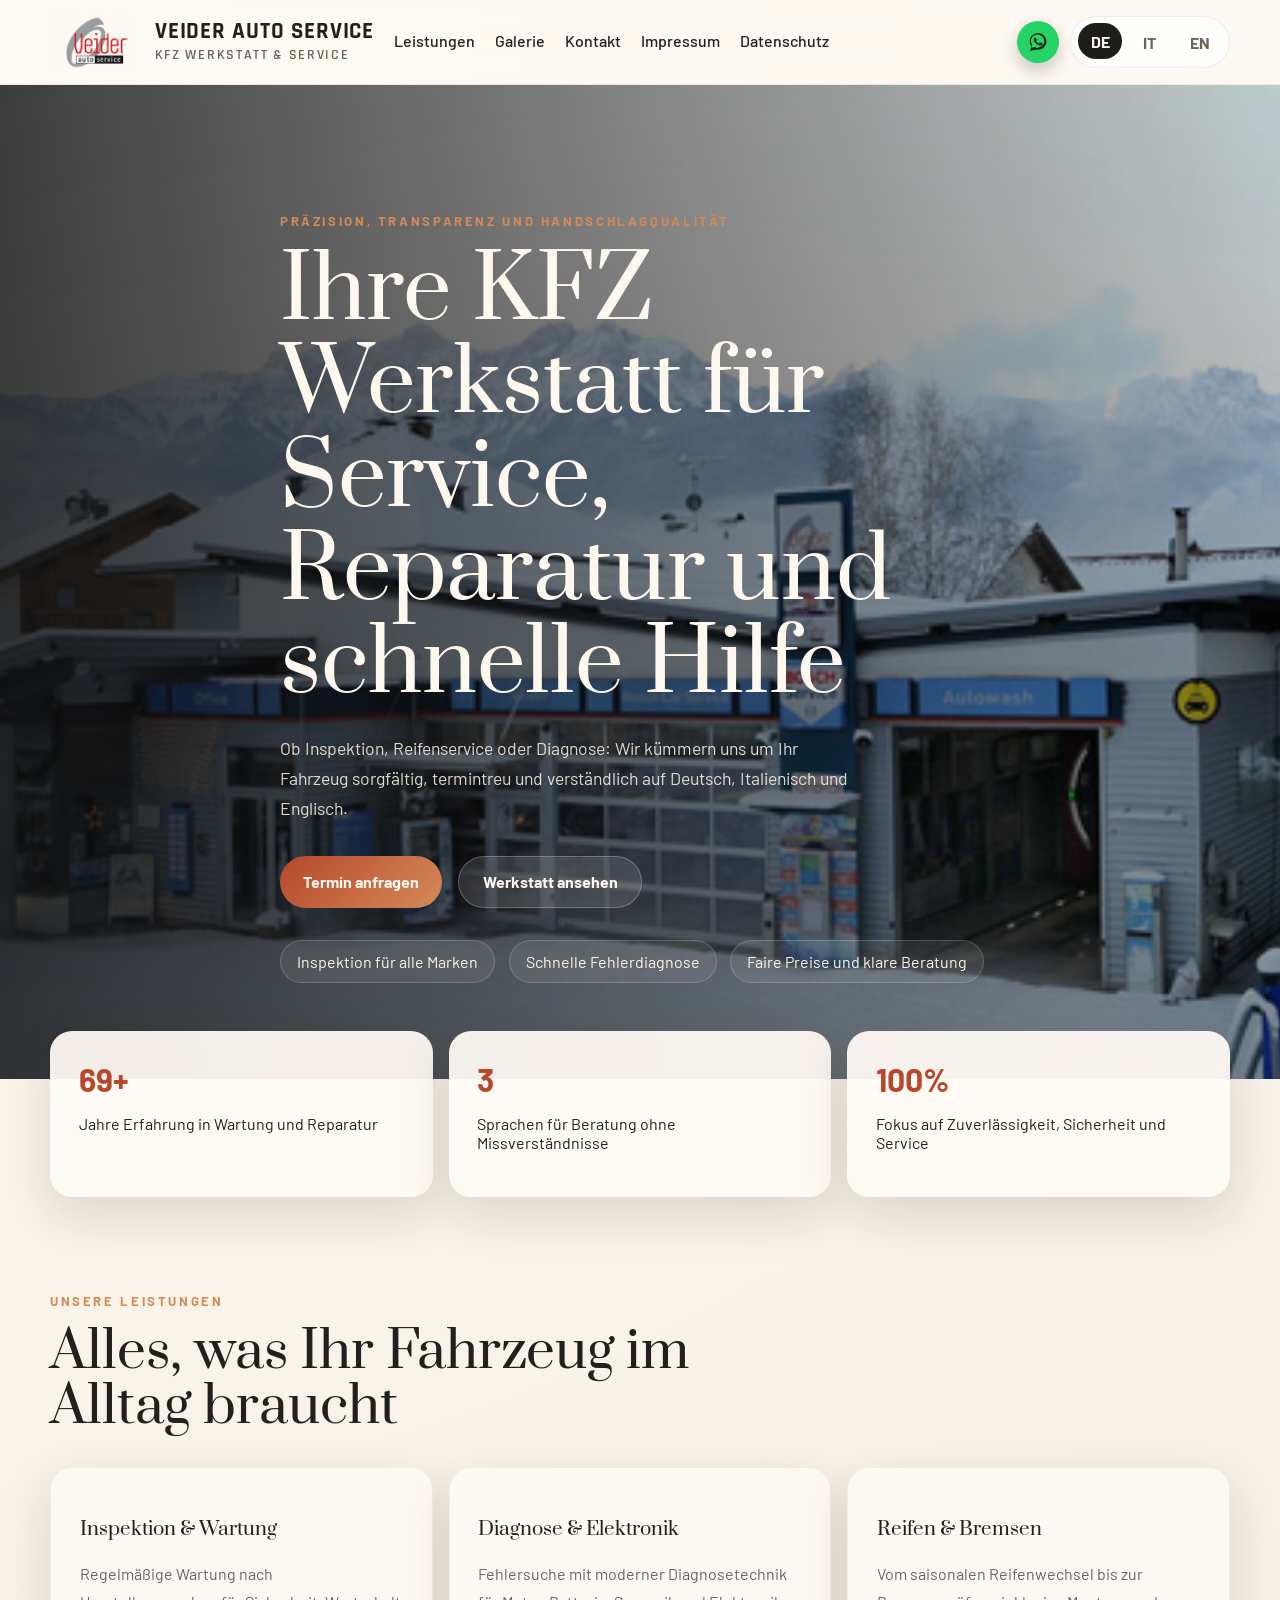
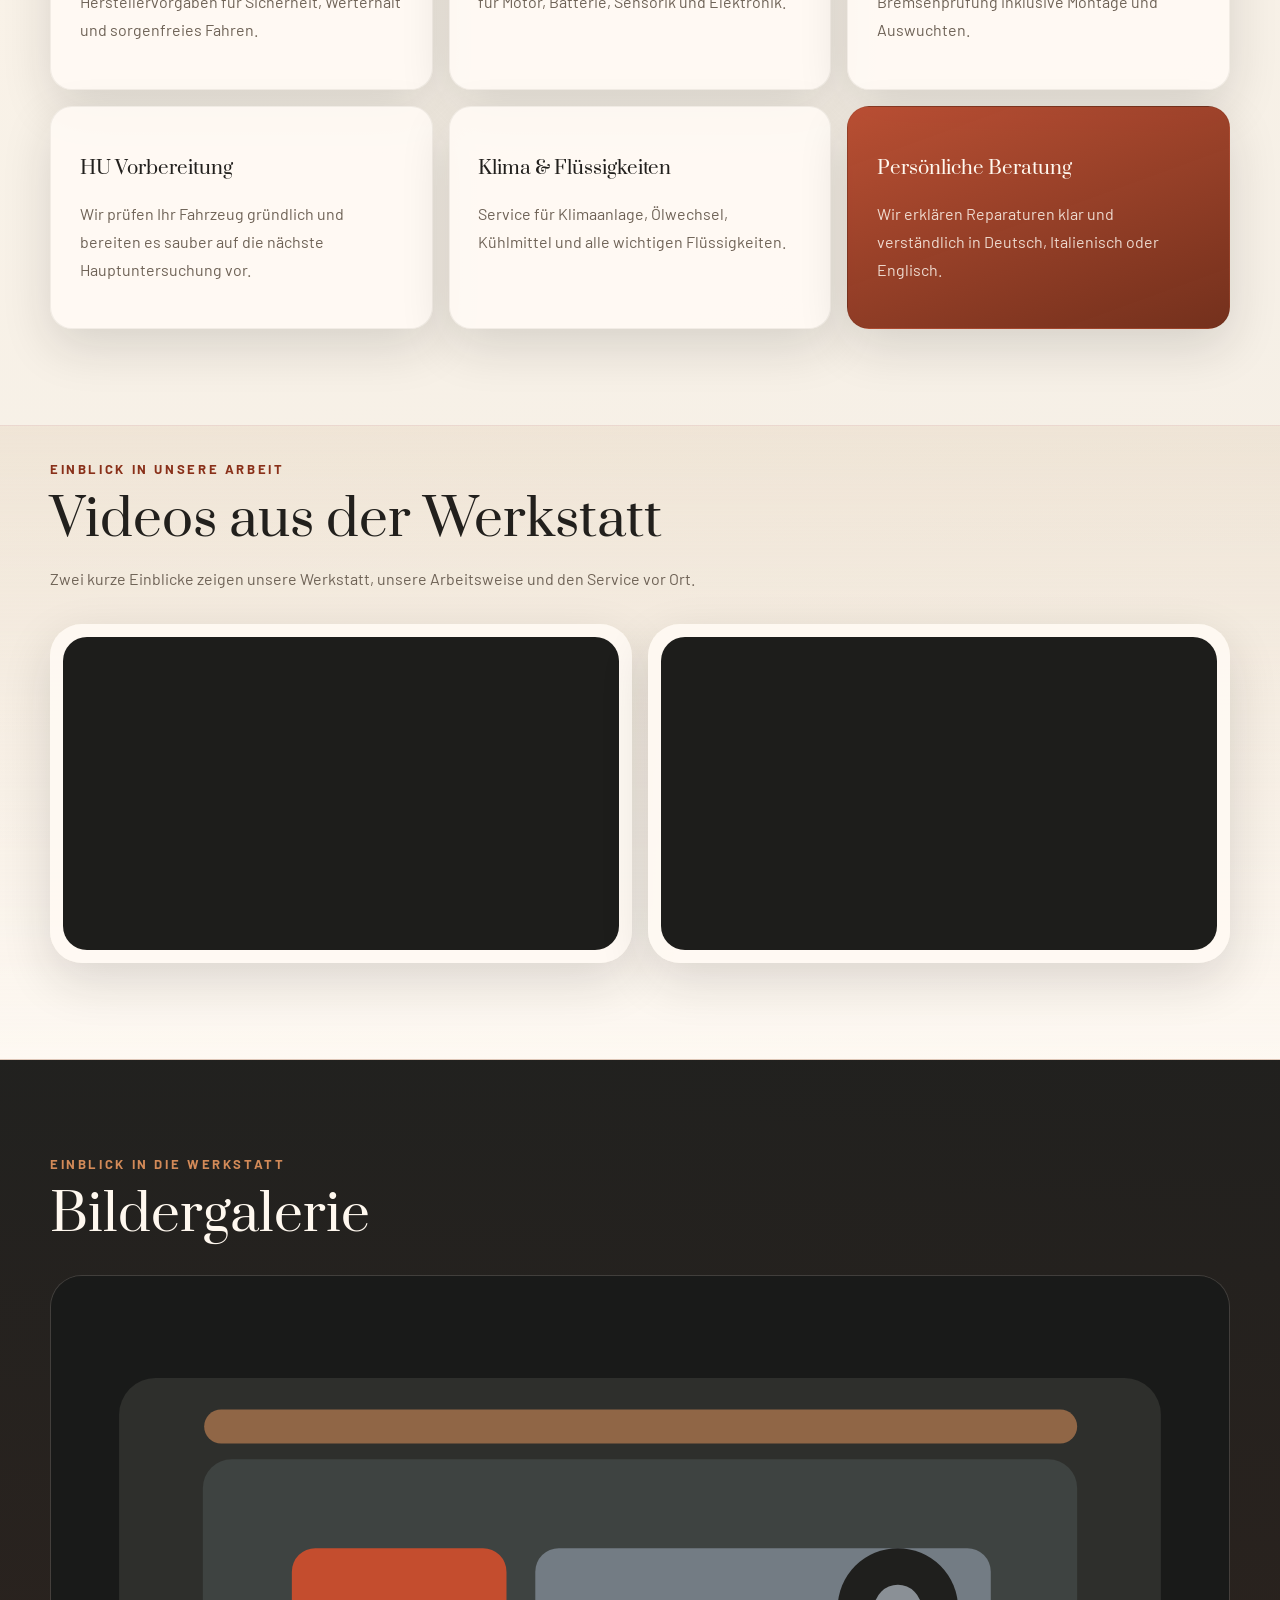
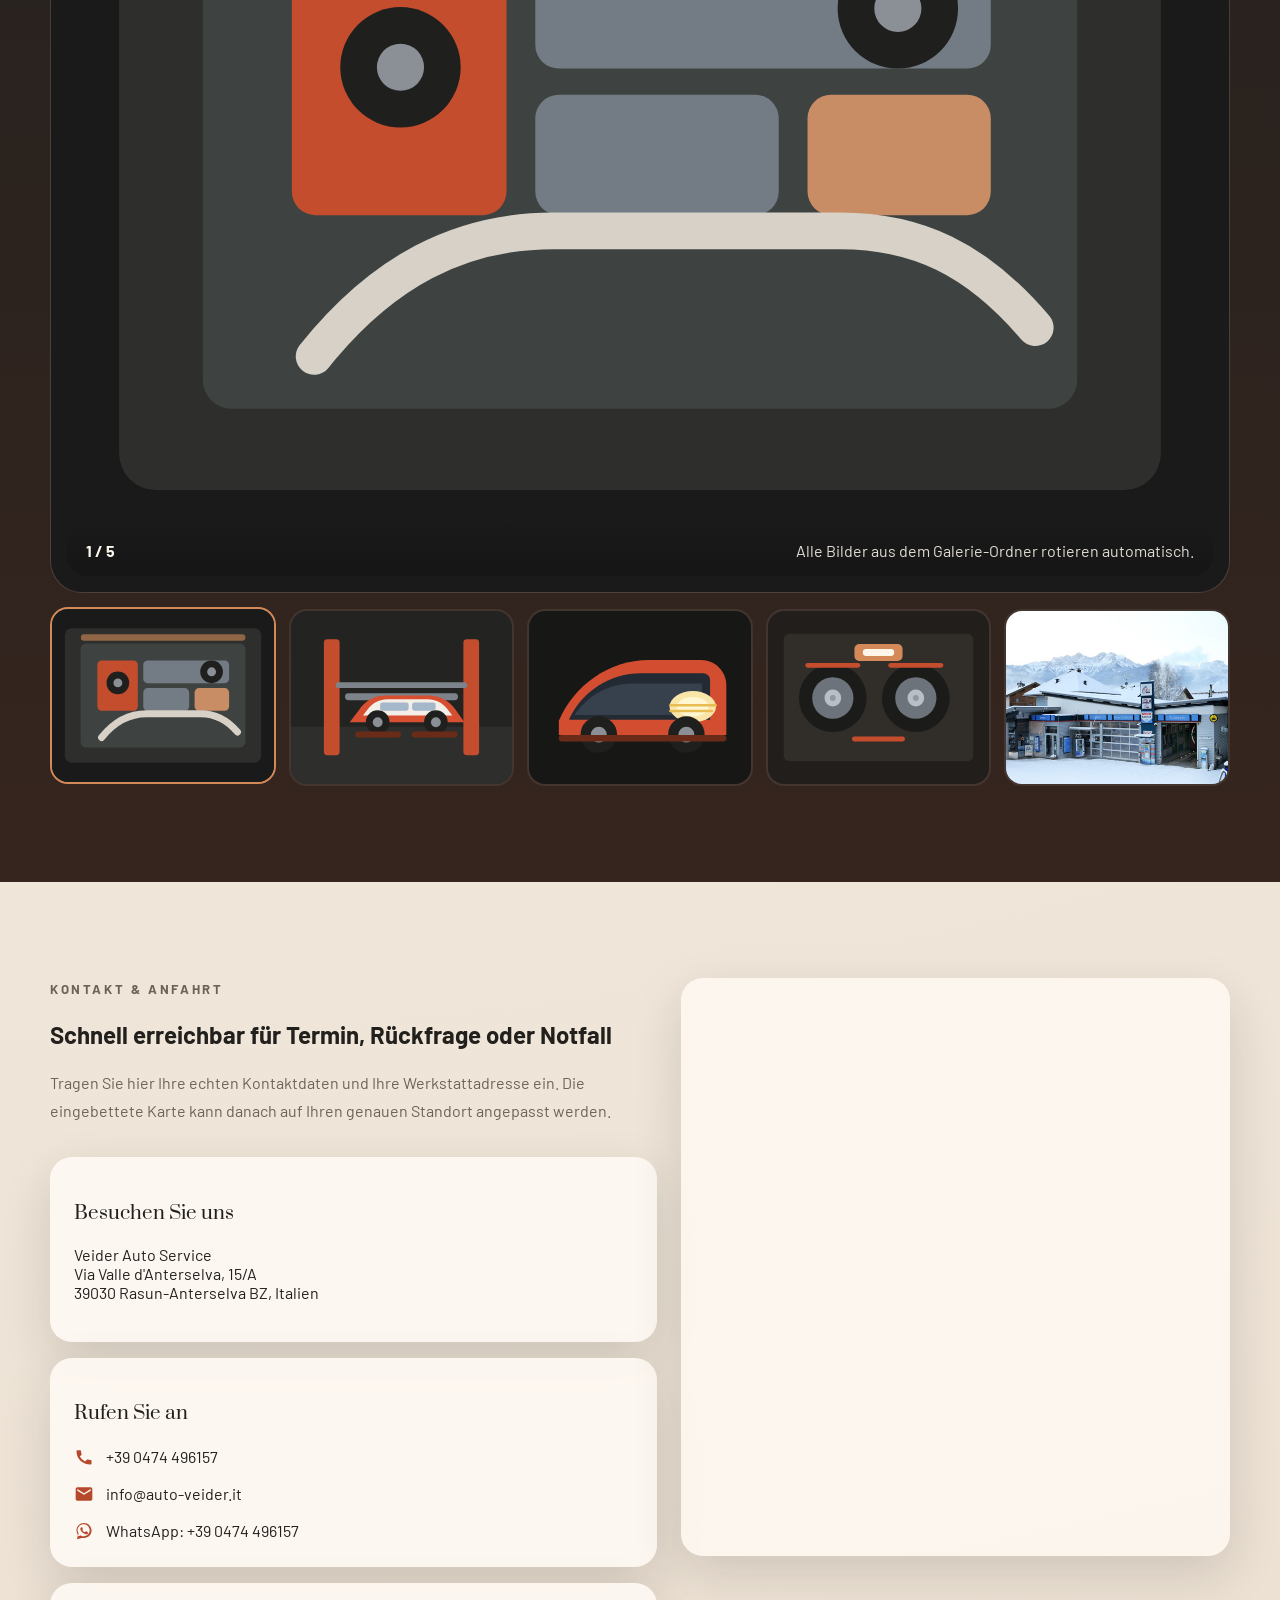
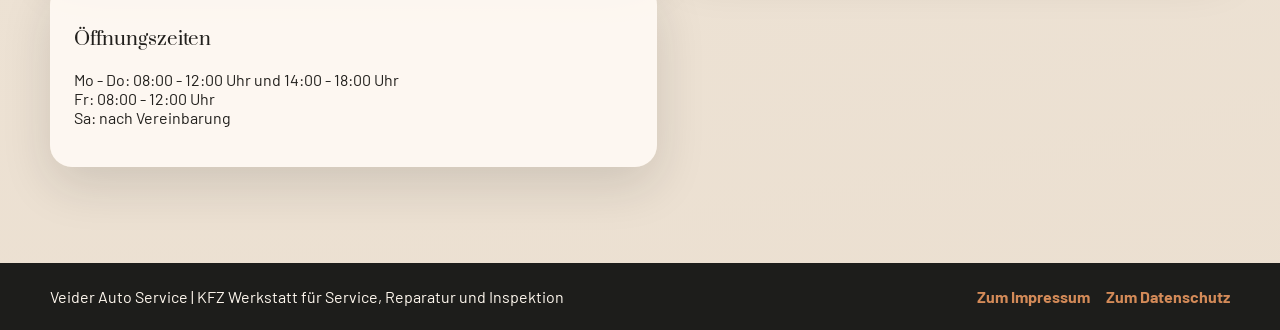
==== index.html @ 7918cff0 "Add files via upload" ====
<!DOCTYPE html>
<html lang="de">
<head>
    <meta charset="UTF-8">
    <meta name="viewport" content="width=device-width, initial-scale=1.0">
    <title>Veider Auto Service | KFZ Werkstatt in Rasun-Anterselva</title>
    <meta name="description" content="Veider Auto Service in Rasun-Anterselva: KFZ Werkstatt fuer Inspektion, Diagnose, Reifenservice, Reparaturen und persoenliche Beratung auf Deutsch, Italienisch und Englisch.">
    <meta name="robots" content="index, follow">
    <meta name="author" content="Veider Auto Service">
    <meta name="theme-color" content="#b6482c">
    <meta property="og:title" content="Veider Auto Service | KFZ Werkstatt in Rasun-Anterselva">
    <meta property="og:description" content="KFZ Werkstatt fuer Service, Reparaturen, Diagnose, Reifenservice und persoenliche Beratung in Rasun-Anterselva.">
    <meta property="og:type" content="website">
    <meta property="og:locale" content="de_IT">
    <meta property="og:site_name" content="Veider Auto Service">
    <meta property="og:image" content="assets/Titelbild.jpg">
    <meta name="twitter:card" content="summary_large_image">
    <meta name="twitter:title" content="Veider Auto Service | KFZ Werkstatt in Rasun-Anterselva">
    <meta name="twitter:description" content="KFZ Werkstatt fuer Service, Reparaturen, Diagnose, Reifenservice und persoenliche Beratung in Rasun-Anterselva.">
    <link rel="icon" type="image/png" sizes="32x32" href="assets/favicon-wide.png?v=5">
    <link rel="shortcut icon" href="assets/favicon-wide.png?v=5">
    <link rel="preconnect" href="https://fonts.googleapis.com">
    <link rel="preconnect" href="https://fonts.gstatic.com" crossorigin>
    <link href="https://fonts.googleapis.com/css2?family=Barlow:wght@400;500;600;700&family=Prata&family=Rajdhani:wght@500;600;700&display=swap" rel="stylesheet">
    <link rel="stylesheet" href="styles.css">
    <script type="application/ld+json">
        {
            "@context": "https://schema.org",
            "@type": "AutoRepair",
            "name": "Veider Auto Service",
            "image": "assets/Titelbild.jpg",
            "telephone": "+39 0474 496157",
            "email": "info@auto-veider.it",
            "url": "index.html",
            "address": {
                "@type": "PostalAddress",
                "streetAddress": "Via Valle d'Anterselva, 15/A",
                "postalCode": "39030",
                "addressLocality": "Rasun-Anterselva BZ",
                "addressCountry": "IT"
            },
            "areaServed": "Rasun-Anterselva",
            "openingHoursSpecification": [
                {
                    "@type": "OpeningHoursSpecification",
                    "dayOfWeek": ["Monday", "Tuesday", "Wednesday", "Thursday"],
                    "opens": "08:00",
                    "closes": "12:00"
                },
                {
                    "@type": "OpeningHoursSpecification",
                    "dayOfWeek": ["Monday", "Tuesday", "Wednesday", "Thursday"],
                    "opens": "14:00",
                    "closes": "18:00"
                },
                {
                    "@type": "OpeningHoursSpecification",
                    "dayOfWeek": "Friday",
                    "opens": "08:00",
                    "closes": "12:00"
                }
            ]
        }
    </script>
</head>
<body>
    <header class="site-header">
        <div class="container nav-shell">
            <a class="brand" href="#top" aria-label="Startseite">
                <span class="brand-mark">
                    <img src="assets/logo.png" alt="Veider Auto Service Logo">
                </span>
                <span class="brand-copy">
                    <strong>Veider Auto Service</strong>
                    <span data-i18n="brandTagline">KFZ Werkstatt & Service</span>
                </span>
            </a>

            <nav class="main-nav" aria-label="Hauptnavigation">
                <a href="#leistungen" data-i18n="navServices">Leistungen</a>
                <a href="#galerie" data-i18n="navGallery">Galerie</a>
                <a href="#kontakt" data-i18n="navContact">Kontakt</a>
                <a href="impressum.html" data-i18n="navImprint">Impressum</a>
                <a href="datenschutz.html" data-i18n="navPrivacy">Datenschutz</a>
            </nav>

            <div class="nav-actions">
                <a
                    class="header-whatsapp"
                    href="https://wa.me/390474496157"
                    target="_blank"
                    rel="noopener noreferrer"
                    data-i18n-aria="whatsappAria"
                    aria-label="WhatsApp Chat starten">
                    <svg viewBox="0 0 32 32" aria-hidden="true" focusable="false">
                        <path d="M16.05 3C9.4 3 4 8.3 4 14.85c0 2.6.85 5 2.3 6.95L4.8 29l7.45-1.95A12.2 12.2 0 0 0 16.05 27c6.65 0 12.05-5.3 12.05-11.85S22.7 3 16.05 3zm0 21.7a9.8 9.8 0 0 1-5-1.35l-.35-.2-4.4 1.15 1.15-4.25-.25-.4a9.5 9.5 0 0 1-1.5-4.95c0-5.25 4.35-9.55 9.7-9.55s9.7 4.3 9.7 9.55-4.35 9.55-9.7 9.55zm5.3-7.2c-.3-.15-1.75-.85-2-1-.25-.1-.45-.15-.65.15-.2.25-.75.95-.95 1.15-.15.2-.35.2-.6.1-.3-.15-1.2-.45-2.3-1.45-.85-.75-1.45-1.65-1.6-1.9-.15-.25 0-.4.1-.55.15-.15.3-.35.45-.5.15-.2.2-.3.3-.5.1-.15.05-.35 0-.5-.1-.15-.65-1.5-.9-2.1-.2-.55-.45-.45-.65-.45h-.55c-.2 0-.5.1-.8.4-.25.3-1.05 1-1.05 2.5s1.1 2.9 1.25 3.1c.15.2 2.1 3.3 5.25 4.5.75.35 1.35.55 1.8.7.75.25 1.45.2 2 .1.6-.1 1.75-.7 2-1.35.25-.65.25-1.2.2-1.35-.1-.15-.25-.2-.55-.35z"/>
                    </svg>
                </a>

                <div class="language-switcher" aria-label="Sprachauswahl">
                    <button type="button" class="lang-btn is-active" data-lang="de">DE</button>
                    <button type="button" class="lang-btn" data-lang="it">IT</button>
                    <button type="button" class="lang-btn" data-lang="en">EN</button>
                </div>
            </div>
        </div>
    </header>

    <main id="top">
        <section class="hero">
            <div class="hero-media">
                <img src="assets/Home_winter.jpg" alt="Werkstattbanner mit Fahrzeug und Hebebuehne">
            </div>
            <div class="hero-overlay"></div>
            <div class="container hero-content">
                <p class="eyebrow" data-i18n="heroEyebrow">Präzision, Transparenz und Handschlagqualität</p>
                <h1 data-i18n="heroTitle">Ihre KFZ Werkstatt für Service, Reparatur und schnelle Hilfe</h1>
                <p class="hero-text" data-i18n="heroText">Ob Inspektion, Reifenservice oder Diagnose: Wir kümmern uns um Ihr Fahrzeug sorgfältig, termintreu und verständlich auf Deutsch, Italienisch und Englisch.</p>
                <div class="hero-actions">
                    <a class="button button-primary" href="#kontakt" data-i18n="heroPrimary">Termin anfragen</a>
                    <a class="button button-secondary" href="#galerie" data-i18n="heroSecondary">Werkstatt ansehen</a>
                </div>
                <ul class="hero-points">
                    <li data-i18n="heroPoint1">Inspektion für alle Marken</li>
                    <li data-i18n="heroPoint2">Schnelle Fehlerdiagnose</li>
                    <li data-i18n="heroPoint3">Faire Preise und klare Beratung</li>
                </ul>
            </div>
        </section>

        <section class="intro-strip">
            <div class="container intro-grid">
                <article>
                    <span class="intro-number">69+</span>
                    <p data-i18n="statYears">Jahre Erfahrung in Wartung und Reparatur</p>
                </article>
                <article>
                    <span class="intro-number">3</span>
                    <p data-i18n="statLanguages">Sprachen für Beratung ohne Missverständnisse</p>
                </article>
                <article>
                    <span class="intro-number">100%</span>
                    <p data-i18n="statFocus">Fokus auf Zuverlässigkeit, Sicherheit und Service</p>
                </article>
            </div>
        </section>

        <section class="section section-light" id="leistungen">
            <div class="container">
                <div class="section-heading">
                    <p class="eyebrow" data-i18n="servicesEyebrow">Unsere Leistungen</p>
                    <h2 data-i18n="servicesTitle">Alles, was Ihr Fahrzeug im Alltag braucht</h2>
                </div>

                <div class="services-grid">
                    <article class="service-card">
                        <h3 data-i18n="service1Title">Inspektion & Wartung</h3>
                        <p data-i18n="service1Text">Regelmäßige Wartung nach Herstellervorgaben für Sicherheit, Werterhalt und sorgenfreies Fahren.</p>
                    </article>
                    <article class="service-card">
                        <h3 data-i18n="service2Title">Diagnose & Elektronik</h3>
                        <p data-i18n="service2Text">Fehlersuche mit moderner Diagnosetechnik für Motor, Batterie, Sensorik und Elektronik.</p>
                    </article>
                    <article class="service-card">
                        <h3 data-i18n="service3Title">Reifen & Bremsen</h3>
                        <p data-i18n="service3Text">Vom saisonalen Reifenwechsel bis zur Bremsenprüfung inklusive Montage und Auswuchten.</p>
                    </article>
                    <article class="service-card">
                        <h3 data-i18n="service4Title">HU Vorbereitung</h3>
                        <p data-i18n="service4Text">Wir prüfen Ihr Fahrzeug gründlich und bereiten es sauber auf die nächste Hauptuntersuchung vor.</p>
                    </article>
                    <article class="service-card">
                        <h3 data-i18n="service5Title">Klima & Flüssigkeiten</h3>
                        <p data-i18n="service5Text">Service für Klimaanlage, Ölwechsel, Kühlmittel und alle wichtigen Flüssigkeiten.</p>
                    </article>
                    <article class="service-card accent-card">
                        <h3 data-i18n="service6Title">Persönliche Beratung</h3>
                        <p data-i18n="service6Text">Wir erklären Reparaturen klar und verständlich in Deutsch, Italienisch oder Englisch.</p>
                    </article>
                </div>
            </div>
        </section>

        <section class="section section-light video-section" id="videos">
            <div class="container">
                <div class="section-heading">
                    <p class="eyebrow" data-i18n="videosEyebrow">Einblick in unsere Arbeit</p>
                    <h2 data-i18n="videosTitle">Videos aus der Werkstatt</h2>
                    <p class="section-copy" data-i18n="videosText">Zwei kurze Einblicke zeigen unsere Werkstatt, unsere Arbeitsweise und den Service vor Ort.</p>
                </div>

                <div class="video-grid">
                    <article class="video-card">
                        <div class="video-frame">
                            <iframe
                                src="https://www.youtube-nocookie.com/embed/FaHUGGHGBMU?rel=0&modestbranding=1&playsinline=1"
                                title="YouTube Video 1"
                                loading="lazy"
                                allow="accelerometer; autoplay; clipboard-write; encrypted-media; gyroscope; picture-in-picture; web-share"
                                referrerpolicy="origin-when-cross-origin"
                                allowfullscreen>
                            </iframe>
                        </div>
                    </article>

                    <article class="video-card">
                        <div class="video-frame">
                            <iframe
                                src="https://www.youtube-nocookie.com/embed/YTAsU_73kMw?rel=0&modestbranding=1&playsinline=1"
                                title="YouTube Video 2"
                                loading="lazy"
                                allow="accelerometer; autoplay; clipboard-write; encrypted-media; gyroscope; picture-in-picture; web-share"
                                referrerpolicy="origin-when-cross-origin"
                                allowfullscreen>
                            </iframe>
                        </div>
                    </article>
                </div>
            </div>
        </section>

        <section class="section section-dark gallery-section" id="galerie">
            <div class="container">
                <div class="section-heading">
                    <p class="eyebrow" data-i18n="galleryEyebrow">Einblick in die Werkstatt</p>
                    <h2 data-i18n="galleryTitle">Bildergalerie</h2>
                </div>

                <div class="gallery-rotator" aria-label="Werkstattgalerie">
                    <div class="gallery-stage">
                        <img class="gallery-stage-image" src="assets/gallery/gallery-engine.svg" alt="Werkstattgalerie Bild 1">
                        <div class="gallery-stage-overlay">
                            <p class="gallery-stage-count">1 / 5</p>
                            <p class="gallery-stage-caption" data-i18n="galleryRotatorNote">Alle Bilder aus dem Galerie-Ordner rotieren automatisch.</p>
                        </div>
                    </div>
                    <div class="gallery-thumbs" aria-label="Galerievorschau"></div>
                </div>
            </div>
        </section>

        <section class="section section-light" id="kontakt">
            <div class="container contact-grid">
                <div class="contact-copy">
                    <p class="eyebrow" data-i18n="contactEyebrow">Kontakt & Anfahrt</p>
                    <h2 data-i18n="contactTitle">Schnell erreichbar für Termin, Rückfrage oder Notfall</h2>
                    <p data-i18n="contactText">Tragen Sie hier Ihre echten Kontaktdaten und Ihre Werkstattadresse ein. Die eingebettete Karte kann danach auf Ihren genauen Standort angepasst werden.</p>

                    <div class="contact-cards">
                        <article>
                            <h3 data-i18n="contactVisitTitle">Besuchen Sie uns</h3>
                            <p>
                                <a href="https://maps.app.goo.gl/RFXGXdkEH1J8qnbF8" target="_blank" rel="noopener noreferrer">
                                    Veider Auto Service<br>Via Valle d'Anterselva, 15/A<br>39030 Rasun-Anterselva BZ, Italien
                                </a>
                            </p>
                        </article>
                        <article>
                            <h3 data-i18n="contactCallTitle">Rufen Sie an</h3>
                            <div class="contact-methods">
                                <a class="contact-method" href="tel:+390474496157">
                                    <svg viewBox="0 0 24 24" aria-hidden="true" focusable="false">
                                        <path d="M6.62 10.79a15.46 15.46 0 0 0 6.59 6.59l2.2-2.2c.27-.27.67-.36 1.02-.24 1.12.37 2.33.57 3.57.57.56 0 1 .44 1 1V20c0 .56-.44 1-1 1C10.07 21 3 13.93 3 5c0-.56.44-1 1-1h3.5c.56 0 1 .44 1 1 0 1.25.2 2.45.57 3.57.11.35.03.74-.25 1.02l-2.2 2.2z"/>
                                    </svg>
                                    <span>+39 0474 496157</span>
                                </a>
                                <a class="contact-method" href="mailto:info@auto-veider.it">
                                    <svg viewBox="0 0 24 24" aria-hidden="true" focusable="false">
                                        <path d="M20 4H4c-1.1 0-2 .9-2 2v12c0 1.1.9 2 2 2h16c1.1 0 2-.9 2-2V6c0-1.1-.9-2-2-2zm0 4-8 5-8-5V6l8 5 8-5v2z"/>
                                    </svg>
                                    <span>info@auto-veider.it</span>
                                </a>
                                <a class="contact-method" href="https://wa.me/390474496157" target="_blank" rel="noopener noreferrer">
                                    <svg viewBox="0 0 32 32" aria-hidden="true" focusable="false">
                                        <path d="M16.05 3C9.4 3 4 8.3 4 14.85c0 2.6.85 5 2.3 6.95L4.8 29l7.45-1.95A12.2 12.2 0 0 0 16.05 27c6.65 0 12.05-5.3 12.05-11.85S22.7 3 16.05 3zm0 21.7a9.8 9.8 0 0 1-5-1.35l-.35-.2-4.4 1.15 1.15-4.25-.25-.4a9.5 9.5 0 0 1-1.5-4.95c0-5.25 4.35-9.55 9.7-9.55s9.7 4.3 9.7 9.55-4.35 9.55-9.7 9.55zm5.3-7.2c-.3-.15-1.75-.85-2-1-.25-.1-.45-.15-.65.15-.2.25-.75.95-.95 1.15-.15.2-.35.2-.6.1-.3-.15-1.2-.45-2.3-1.45-.85-.75-1.45-1.65-1.6-1.9-.15-.25 0-.4.1-.55.15-.15.3-.35.45-.5.15-.2.2-.3.3-.5.1-.15.05-.35 0-.5-.1-.15-.65-1.5-.9-2.1-.2-.55-.45-.45-.65-.45h-.55c-.2 0-.5.1-.8.4-.25.3-1.05 1-1.05 2.5s1.1 2.9 1.25 3.1c.15.2 2.1 3.3 5.25 4.5.75.35 1.35.55 1.8.7.75.25 1.45.2 2 .1.6-.1 1.75-.7 2-1.35.25-.65.25-1.2.2-1.35-.1-.15-.25-.2-.55-.35z"/>
                                    </svg>
                                    <span>WhatsApp: +39 0474 496157</span>
                                </a>
                            </div>
                        </article>
                        <article>
                            <h3 data-i18n="contactHoursTitle">Öffnungszeiten</h3>
                            <p data-i18n="contactHoursValue">Mo - Do: 08:00 - 12:00 Uhr und 14:00 - 18:00 Uhr<br>Fr: 08:00 - 12:00 Uhr<br>Sa: nach Vereinbarung</p>
                        </article>
                    </div>
                </div>

                <div class="map-card">
                    <iframe
                        title="Google Maps Karte zur Werkstatt"
                        src="https://www.google.com/maps/embed?pb=!1m18!1m12!1m3!1d558.0634383672467!2d12.04363788580886!3d46.77675500868547!2m3!1f0!2f0!3f0!3m2!1i1024!2i768!4f13.1!3m3!1m2!1s0x47782717605424cd%3A0x52e1c77eaaa0fc33!2sBosch%20Car%20Service%20-%20Auto%20Veider!5e0!3m2!1sde!2sat!4v1774857516863!5m2!1sde!2sat"
                        loading="lazy"
                        referrerpolicy="no-referrer-when-downgrade"
                        allowfullscreen>
                    </iframe>
                </div>
            </div>
        </section>
    </main>

    <footer class="site-footer">
        <div class="container footer-shell">
            <p data-i18n="footerCopy">Veider Auto Service | KFZ Werkstatt für Service, Reparatur und Inspektion</p>
            <div class="footer-links">
                <a href="impressum.html" data-i18n="footerImprint">Zum Impressum</a>
                <a href="datenschutz.html" data-i18n="footerPrivacy">Zum Datenschutz</a>
            </div>
        </div>
    </footer>

    <script src="script.js"></script>
</body>
</html>
---- styles.css ----
:root {
    --bg: #f5efe6;
    --surface: #fffaf4;
    --surface-strong: #1d1d1b;
    --surface-muted: #e6d6c4;
    --text: #22201d;
    --text-inverse: #fff8ef;
    --text-soft: #6e6256;
    --line: rgba(34, 32, 29, 0.1);
    --accent: #b6482c;
    --accent-dark: #893019;
    --accent-soft: #d38a58;
    --shadow: 0 18px 50px rgba(29, 29, 27, 0.14);
    --radius-large: 32px;
    --radius-medium: 22px;
    --radius-small: 14px;
    --container: 1180px;
}

* {
    box-sizing: border-box;
}

html {
    scroll-behavior: smooth;
}

body {
    margin: 0;
    font-family: "Barlow", sans-serif;
    background: radial-gradient(circle at top left, #fff7eb 0, #f5efe6 48%, #ebdfd0 100%);
    color: var(--text);
}

img {
    display: block;
    max-width: 100%;
}

a {
    color: inherit;
    text-decoration: none;
}

iframe {
    width: 100%;
    border: 0;
}

.container {
    width: min(calc(100% - 2rem), var(--container));
    margin: 0 auto;
}

.site-header {
    position: sticky;
    top: 0;
    z-index: 20;
    backdrop-filter: blur(14px);
    background: rgba(255, 250, 244, 0.82);
    border-bottom: 1px solid rgba(34, 32, 29, 0.08);
}

.site-header-static {
    position: relative;
}

.nav-shell {
    display: flex;
    align-items: center;
    justify-content: space-between;
    gap: 1.25rem;
    min-height: 84px;
}

.brand {
    display: inline-flex;
    align-items: center;
    gap: 0.9rem;
}

.brand-mark {
    display: inline-flex;
    align-items: center;
    justify-content: center;
    width: auto;
    height: 56px;
    background: transparent;
    overflow: visible;
}

.brand-mark img {
    width: auto;
    height: 100%;
    object-fit: contain;
    object-position: center;
}

.brand-copy {
    display: flex;
    flex-direction: column;
    gap: 0.15rem;
}

.hero h1,
.section-heading h2,
.imprint-shell h1,
.service-card h3,
.contact-cards h3,
.imprint-card h2 {
    font-family: "Prata", serif;
    font-weight: 400;
}

.brand-copy strong {
    font-family: "Rajdhani", sans-serif;
    font-weight: 700;
    font-size: 1.45rem;
    line-height: 1;
    letter-spacing: 0.04em;
    text-transform: uppercase;
}

.brand-copy span {
    color: var(--text-soft);
    font-family: "Rajdhani", sans-serif;
    font-size: 0.88rem;
    font-weight: 600;
    letter-spacing: 0.12em;
    text-transform: uppercase;
}

.main-nav {
    display: flex;
    align-items: center;
    gap: 1.25rem;
    font-weight: 500;
}

.main-nav a {
    position: relative;
    padding-bottom: 0.2rem;
}

.main-nav a::after {
    content: "";
    position: absolute;
    left: 0;
    bottom: 0;
    width: 100%;
    height: 2px;
    transform: scaleX(0);
    transform-origin: left;
    background: var(--accent);
    transition: transform 180ms ease;
}

.main-nav a:hover::after,
.main-nav a:focus-visible::after {
    transform: scaleX(1);
}

.nav-actions {
    display: inline-flex;
    align-items: center;
    gap: 0.7rem;
    margin-left: auto;
}

.language-switcher {
    display: inline-flex;
    gap: 0.5rem;
    padding: 0.4rem;
    border: 1px solid rgba(34, 32, 29, 0.08);
    border-radius: 999px;
    background: rgba(255, 255, 255, 0.8);
}

.header-whatsapp {
    width: 42px;
    height: 42px;
    border-radius: 50%;
    display: inline-grid;
    place-items: center;
    background: #25d366;
    color: #102112;
    box-shadow: 0 8px 18px rgba(0, 0, 0, 0.22);
    transition: transform 180ms ease, box-shadow 180ms ease, background 180ms ease;
}

.header-whatsapp:hover,
.header-whatsapp:focus-visible {
    transform: translateY(-2px);
    box-shadow: 0 12px 20px rgba(0, 0, 0, 0.28);
    background: #31dd72;
}

.header-whatsapp svg {
    width: 22px;
    height: 22px;
    fill: currentColor;
}

.lang-btn {
    border: 0;
    background: transparent;
    color: var(--text-soft);
    font: inherit;
    font-weight: 700;
    padding: 0.55rem 0.8rem;
    border-radius: 999px;
    cursor: pointer;
    transition: background 180ms ease, color 180ms ease, transform 180ms ease;
}

.lang-btn:hover,
.lang-btn:focus-visible,
.lang-btn.is-active {
    background: var(--surface-strong);
    color: var(--text-inverse);
    transform: translateY(-1px);
}

.hero {
    position: relative;
    min-height: 86vh;
    display: grid;
    align-items: center;
    overflow: hidden;
    isolation: isolate;
}

.hero-media,
.hero-overlay {
    position: absolute;
    inset: 0;
}

.hero-media img {
    width: 100%;
    height: 100%;
    object-fit: cover;
}

.hero-overlay {
    background:
        linear-gradient(95deg, rgba(16, 16, 16, 0.8) 0%, rgba(16, 16, 16, 0.54) 38%, rgba(16, 16, 16, 0.12) 100%),
        linear-gradient(180deg, rgba(0, 0, 0, 0.05), rgba(0, 0, 0, 0.35));
}

.hero-content {
    position: relative;
    z-index: 1;
    padding: 8rem 0 6rem;
    color: var(--text-inverse);
    max-width: 720px;
    animation: fade-up 650ms ease both;
}

.eyebrow {
    margin: 0 0 1rem;
    letter-spacing: 0.2em;
    text-transform: uppercase;
    font-size: 0.82rem;
    font-weight: 700;
    color: var(--accent-soft);
}

.hero h1,
.section-heading h2,
.imprint-shell h1 {
    margin: 0;
    line-height: 1.08;
    font-size: clamp(2.8rem, 7vw, 5.4rem);
}

.hero-text {
    margin: 1.4rem 0 0;
    max-width: 58ch;
    font-size: 1.1rem;
    line-height: 1.7;
    color: rgba(255, 248, 239, 0.86);
}

.hero-actions {
    display: flex;
    flex-wrap: wrap;
    gap: 1rem;
    margin-top: 2rem;
}

.button {
    display: inline-flex;
    align-items: center;
    justify-content: center;
    min-height: 52px;
    padding: 0.9rem 1.45rem;
    border-radius: 999px;
    font-weight: 700;
    transition: transform 180ms ease, box-shadow 180ms ease, background 180ms ease;
}

.button:hover,
.button:focus-visible {
    transform: translateY(-2px);
    box-shadow: 0 12px 30px rgba(0, 0, 0, 0.18);
}

.button-primary {
    background: linear-gradient(135deg, var(--accent), var(--accent-soft));
    color: var(--text-inverse);
}

.button-secondary {
    background: rgba(255, 255, 255, 0.12);
    border: 1px solid rgba(255, 255, 255, 0.25);
    color: var(--text-inverse);
}

.hero-points {
    display: flex;
    flex-wrap: wrap;
    gap: 0.85rem;
    padding: 0;
    margin: 2rem 0 0;
    list-style: none;
}

.hero-points li {
    padding: 0.7rem 1rem;
    border: 1px solid rgba(255, 255, 255, 0.18);
    border-radius: 999px;
    background: rgba(255, 255, 255, 0.08);
}

.intro-strip {
    margin-top: -3rem;
    position: relative;
    z-index: 2;
}

.intro-grid {
    display: grid;
    grid-template-columns: repeat(3, 1fr);
    gap: 1rem;
}

.intro-grid article {
    padding: 1.8rem;
    border-radius: var(--radius-medium);
    background: rgba(255, 250, 244, 0.94);
    box-shadow: var(--shadow);
}

.intro-number {
    display: block;
    margin-bottom: 0.75rem;
    font-size: 2rem;
    font-weight: 700;
    color: var(--accent);
}

.section {
    padding: 6rem 0;
}

.section-light {
    background: transparent;
}

.section-dark {
    background:
        linear-gradient(180deg, rgba(29, 29, 27, 0.98), rgba(46, 29, 22, 0.96)),
        radial-gradient(circle at top right, rgba(182, 72, 44, 0.25), transparent 40%);
    color: var(--text-inverse);
}

.section-heading {
    max-width: 720px;
    margin-bottom: 2rem;
}

.section-heading h2 {
    font-size: clamp(2.1rem, 4vw, 3.6rem);
}

.services-grid {
    display: grid;
    grid-template-columns: repeat(3, minmax(0, 1fr));
    gap: 1rem;
}

.service-card,
.imprint-card,
.contact-cards article,
.map-card {
    border-radius: var(--radius-medium);
    background: rgba(255, 250, 244, 0.9);
    box-shadow: var(--shadow);
}

.service-card {
    padding: 1.8rem;
    min-height: 220px;
    border: 1px solid rgba(34, 32, 29, 0.06);
}

.service-card p,
.contact-copy > p,
.imprint-note,
.imprint-card p {
    color: var(--text-soft);
    line-height: 1.75;
}

.section-copy {
    margin: 1rem 0 0;
    color: var(--text-soft);
    line-height: 1.7;
}

.accent-card {
    background: linear-gradient(160deg, rgba(182, 72, 44, 0.96), rgba(108, 37, 17, 0.95));
    color: var(--text-inverse);
}

.accent-card p {
    color: rgba(255, 248, 239, 0.84);
}

.gallery-rotator {
    display: grid;
    gap: 1rem;
}

.video-section {
    padding-top: 2.2rem;
    background:
        linear-gradient(180deg, rgba(214, 188, 156, 0.22), rgba(255, 250, 244, 0.88));
    border-top: 1px solid rgba(137, 48, 25, 0.16);
    border-bottom: 1px solid rgba(137, 48, 25, 0.16);
}

.video-section .eyebrow {
    color: var(--accent-dark);
}

.video-grid {
    display: grid;
    grid-template-columns: repeat(2, minmax(0, 1fr));
    gap: 1rem;
}

.video-card {
    padding: 0.8rem;
    border-radius: var(--radius-large);
    background: rgba(255, 250, 244, 0.92);
    box-shadow: var(--shadow);
}

.video-frame {
    overflow: hidden;
    border-radius: calc(var(--radius-large) - 8px);
    background: #1d1d1b;
}

.video-frame iframe {
    display: block;
    width: 100%;
    aspect-ratio: 16 / 9;
}

.gallery-stage {
    position: relative;
    overflow: hidden;
    min-height: 540px;
    border-radius: var(--radius-large);
    border: 1px solid rgba(255, 255, 255, 0.08);
    background: rgba(255, 255, 255, 0.06);
}

.gallery-stage-image {
    width: 100%;
    height: 100%;
    min-height: 540px;
    object-fit: cover;
    object-position: center;
    display: block;
}

.gallery-stage-overlay {
    position: absolute;
    right: 1rem;
    bottom: 1rem;
    left: 1rem;
    display: flex;
    align-items: end;
    justify-content: space-between;
    gap: 1rem;
    padding: 1rem 1.2rem;
    border-radius: 20px;
    background: linear-gradient(180deg, rgba(20, 20, 20, 0.12), rgba(20, 20, 20, 0.74));
}

.gallery-stage-count,
.gallery-stage-caption {
    margin: 0;
}

.gallery-stage-count {
    font-weight: 700;
    color: var(--text-inverse);
    white-space: nowrap;
}

.gallery-stage-caption {
    color: rgba(255, 248, 239, 0.88);
}

.gallery-thumbs {
    display: grid;
    grid-template-columns: repeat(auto-fit, minmax(120px, 1fr));
    gap: 0.8rem;
}

.gallery-thumb {
    position: relative;
    overflow: hidden;
    min-height: 96px;
    padding: 0;
    border: 2px solid transparent;
    border-radius: 18px;
    background: rgba(255, 255, 255, 0.08);
    cursor: pointer;
    transition: transform 180ms ease, border-color 180ms ease, opacity 180ms ease;
}

.gallery-thumb:hover,
.gallery-thumb:focus-visible,
.gallery-thumb.is-active {
    transform: translateY(-2px);
    border-color: var(--accent-soft);
}

.gallery-thumb img {
    width: 100%;
    height: 100%;
    min-height: 96px;
    object-fit: cover;
    object-position: center;
    display: block;
}

.contact-grid {
    display: grid;
    grid-template-columns: 1.05fr 0.95fr;
    gap: 1.5rem;
    align-items: start;
}

.contact-cards {
    display: grid;
    gap: 1rem;
    margin-top: 2rem;
}

.contact-methods {
    display: grid;
    gap: 0.8rem;
}

.contact-method {
    display: inline-flex;
    align-items: center;
    gap: 0.75rem;
    line-height: 1.5;
}

.contact-method svg {
    width: 20px;
    height: 20px;
    flex: 0 0 20px;
    fill: var(--accent);
}

.contact-cards article,
.imprint-card {
    padding: 1.5rem;
}

.map-card {
    padding: 0.7rem;
    background: rgba(255, 250, 244, 0.82);
}

.map-card iframe {
    min-height: 100%;
    height: 100%;
    aspect-ratio: 4 / 4.2;
    border-radius: calc(var(--radius-medium) - 6px);
}

.site-footer {
    padding: 1.5rem 0;
    background: var(--surface-strong);
    color: var(--text-inverse);
}

.footer-shell {
    display: flex;
    align-items: center;
    justify-content: space-between;
    gap: 1rem;
}

.footer-shell p {
    margin: 0;
}

.footer-links {
    display: inline-flex;
    flex-wrap: wrap;
    gap: 1rem;
}

.footer-shell a {
    color: var(--accent-soft);
    font-weight: 700;
}


.imprint-page {
    min-height: 100vh;
}

.imprint-main {
    min-height: calc(100vh - 170px);
}

.imprint-shell {
    max-width: 960px;
}

.imprint-shell h1 {
    font-size: clamp(2.4rem, 5vw, 4.5rem);
}

.imprint-grid {
    display: grid;
    grid-template-columns: repeat(2, minmax(0, 1fr));
    gap: 1rem;
    margin: 2rem 0;
}

@keyframes fade-up {
    from {
        opacity: 0;
        transform: translateY(24px);
    }

    to {
        opacity: 1;
        transform: translateY(0);
    }
}

@media (max-width: 1000px) {
    .nav-shell,
    .footer-shell,
    .contact-grid,
    .services-grid,
    .intro-grid,
    .imprint-grid {
        grid-template-columns: 1fr;
    }

    .nav-shell,
    .footer-shell {
        display: grid;
        justify-content: initial;
    }

    .main-nav {
        flex-wrap: wrap;
        gap: 0.95rem;
    }

    .services-grid,
    .intro-grid,
    .imprint-grid,
    .contact-grid {
        display: grid;
    }

    .video-grid {
        grid-template-columns: 1fr;
    }

    .gallery-stage,
    .gallery-stage-image {
        min-height: 420px;
    }

    .contact-cards {
        grid-template-columns: repeat(2, minmax(0, 1fr));
    }

    .map-card iframe {
        aspect-ratio: 4 / 2.6;
    }
}

@media (max-width: 720px) {
    .hero {
        min-height: auto;
    }

    .hero-content {
        padding: 7rem 0 4rem;
    }

    .section {
        padding: 4.5rem 0;
    }

    .intro-strip {
        margin-top: -1.5rem;
    }

    .gallery-stage,
    .gallery-stage-image {
        min-height: 300px;
    }

    .language-switcher {
        width: fit-content;
    }

    .nav-shell {
        gap: 0.9rem;
        min-height: 74px;
    }

    .brand {
        width: 100%;
    }

    .main-nav {
        width: 100%;
        flex-wrap: nowrap;
        overflow-x: auto;
        padding-bottom: 0.25rem;
        scrollbar-width: thin;
    }

    .nav-actions {
        width: fit-content;
        justify-self: end;
    }

    .header-whatsapp {
        width: 38px;
        height: 38px;
    }

    .brand-mark {
        height: 50px;
    }

    .main-nav a {
        white-space: nowrap;
    }

    .hero h1,
    .section-heading h2,
    .imprint-shell h1 {
        font-size: clamp(2rem, 8.5vw, 3rem);
    }

    .hero-text {
        font-size: 1rem;
    }

    .hero-points li {
        font-size: 0.92rem;
    }

    .button {
        width: 100%;
    }

    .contact-cards {
        grid-template-columns: 1fr;
    }

    .map-card iframe {
        aspect-ratio: 4 / 3;
    }

    .footer-links {
        width: 100%;
        justify-content: flex-start;
    }

    .gallery-stage-overlay {
        flex-direction: column;
        align-items: flex-start;
    }

    .gallery-thumbs {
        grid-template-columns: repeat(3, minmax(0, 1fr));
    }

}
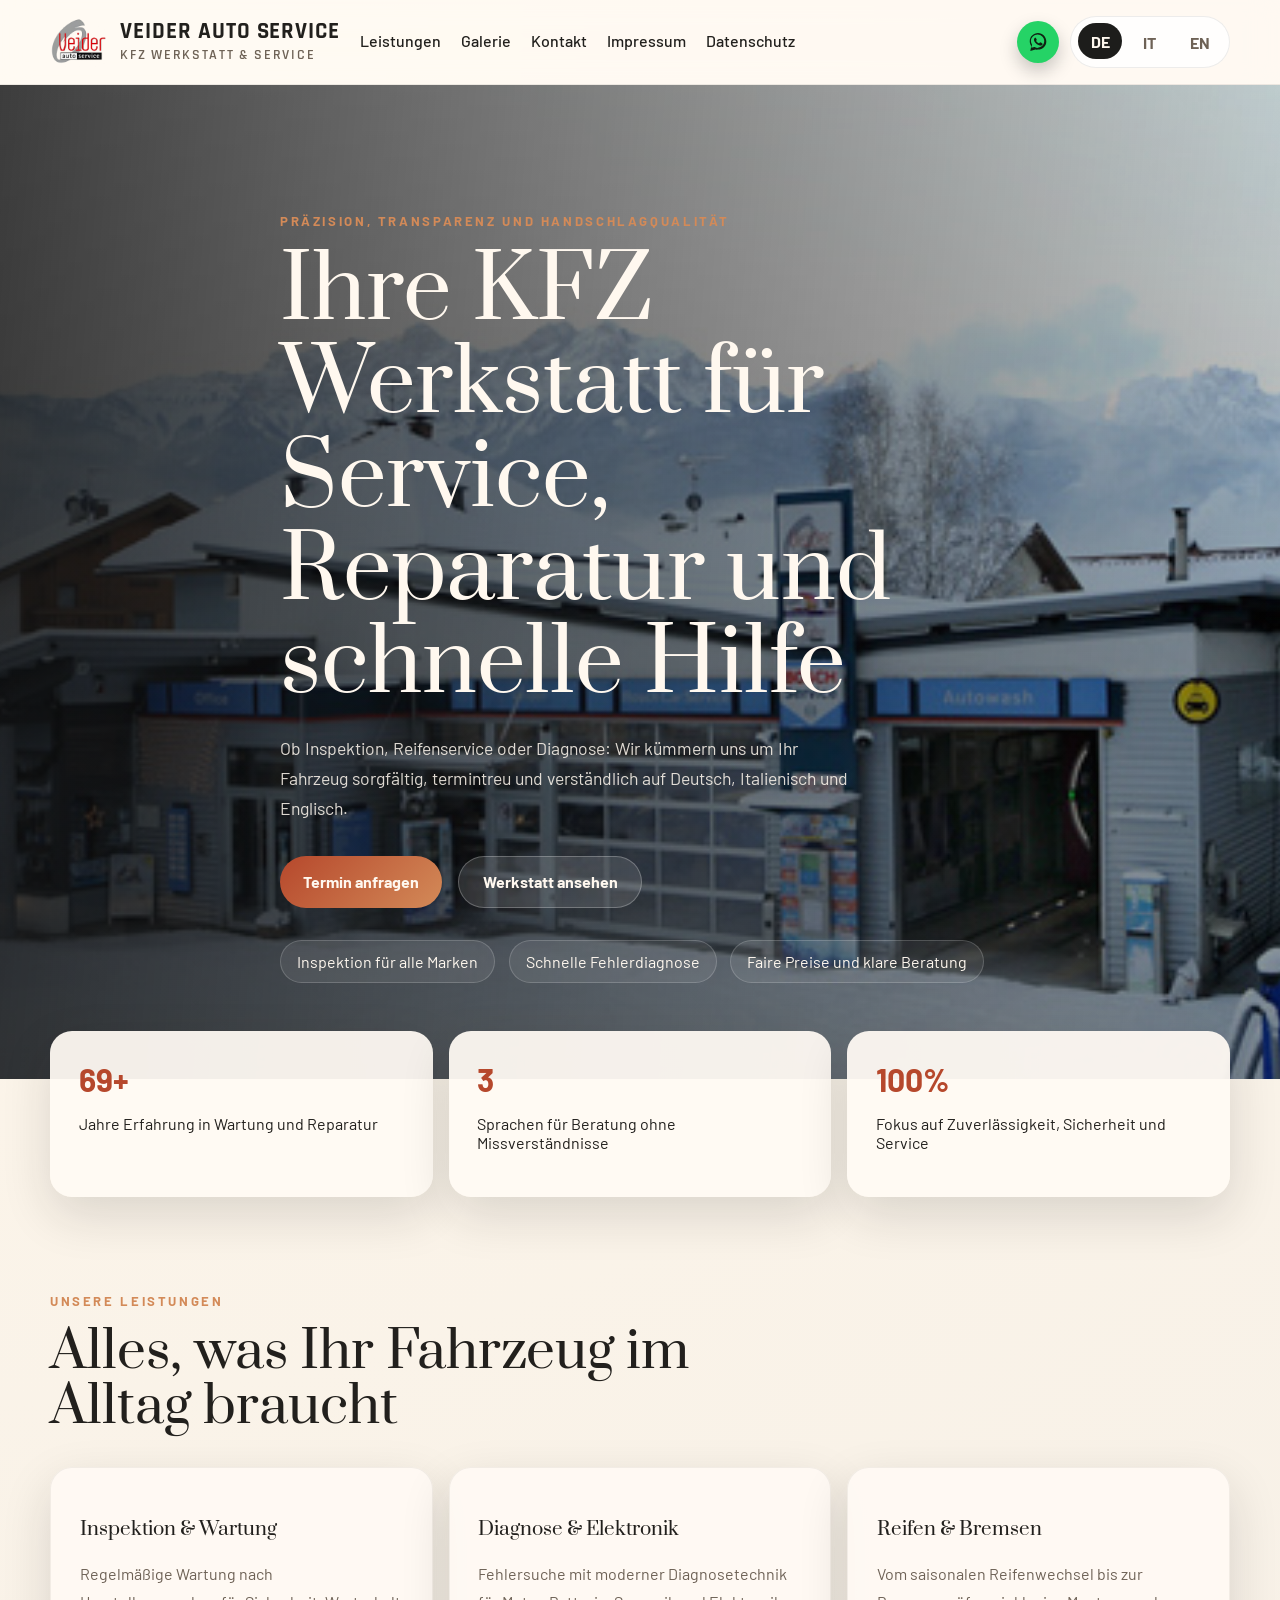
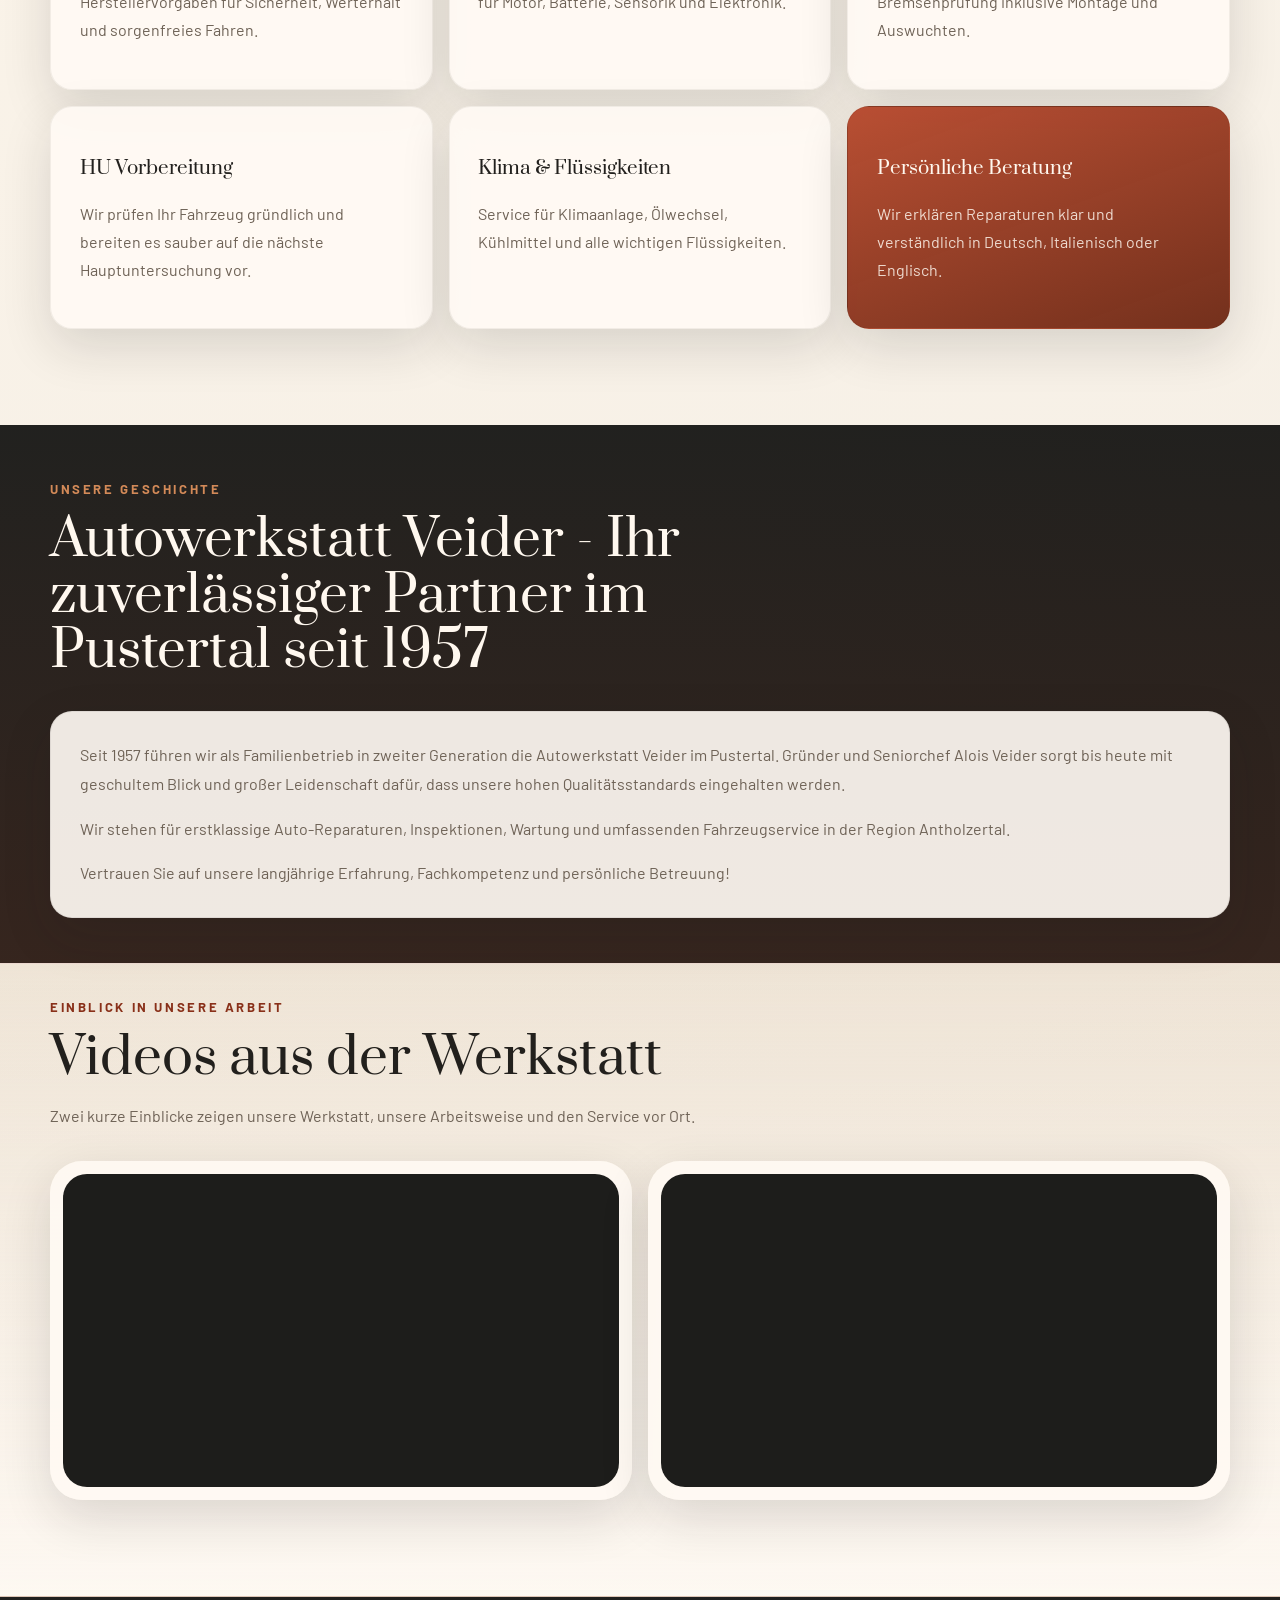
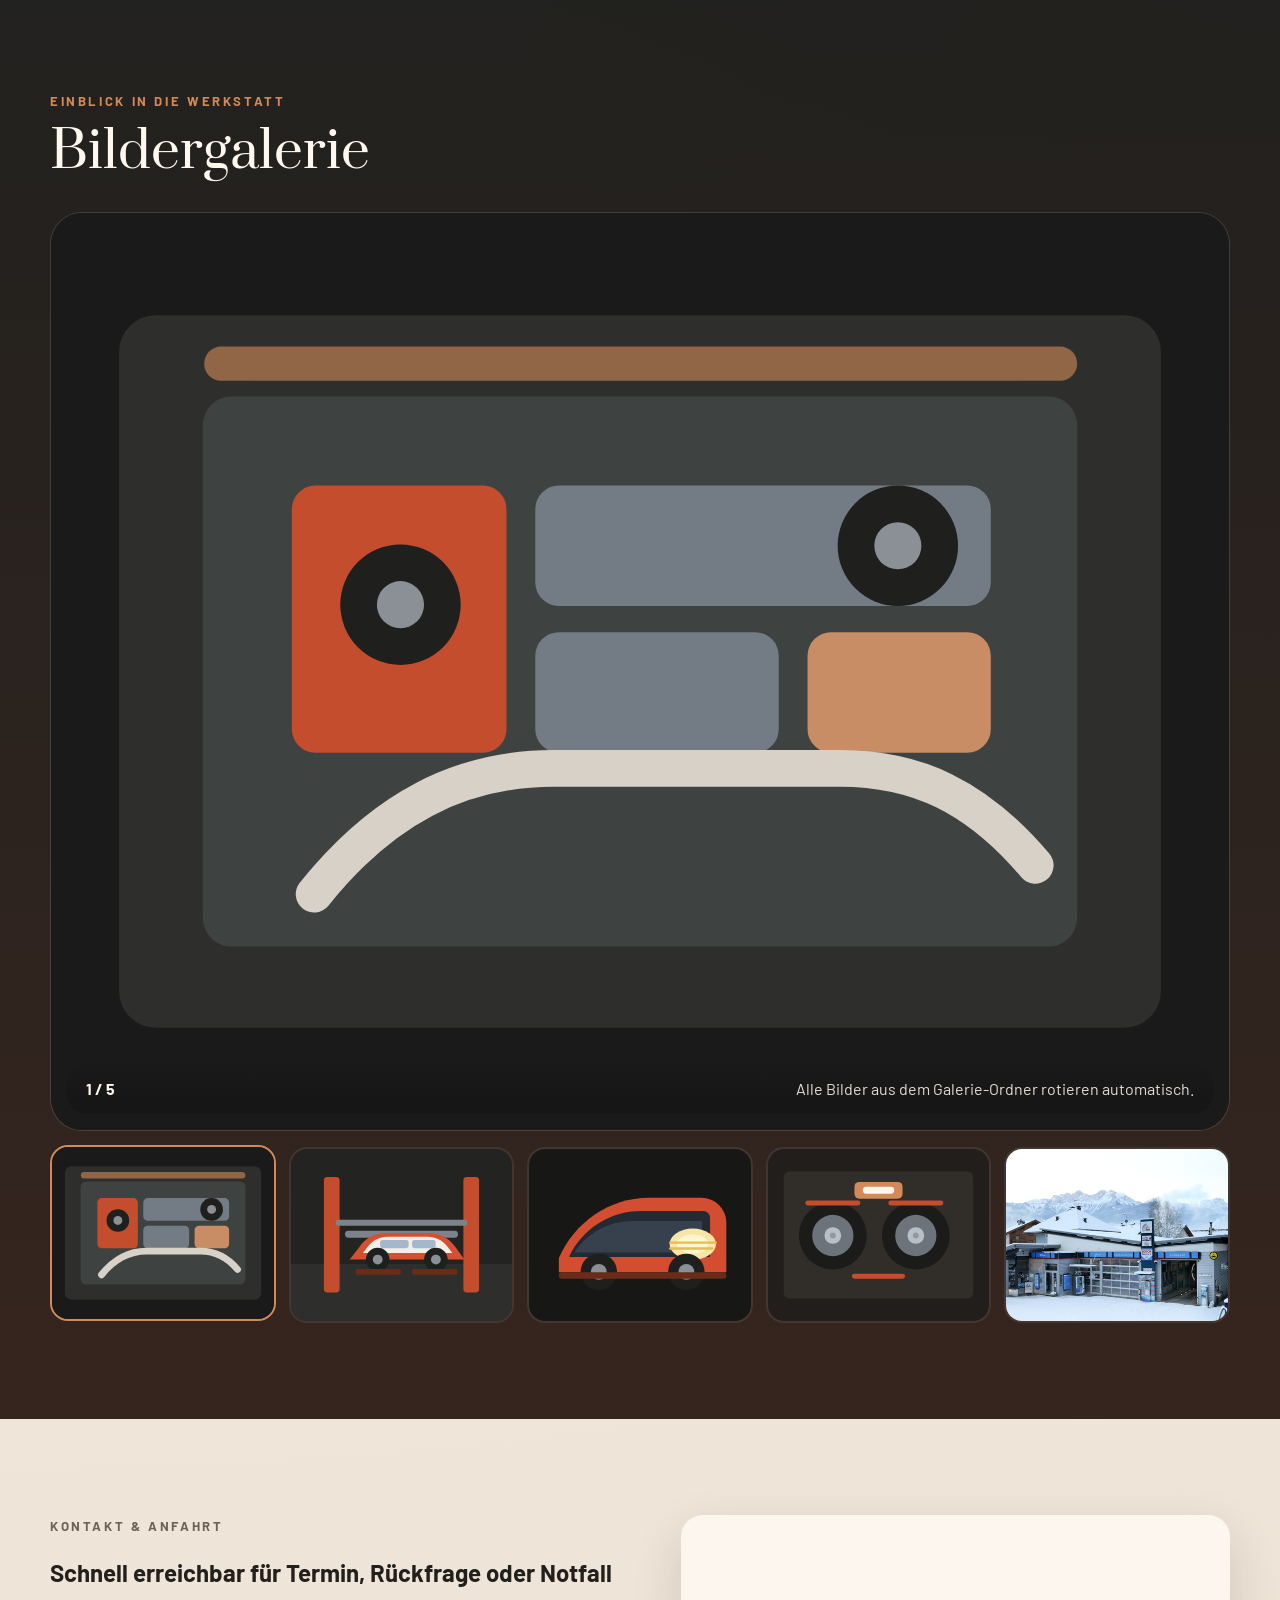
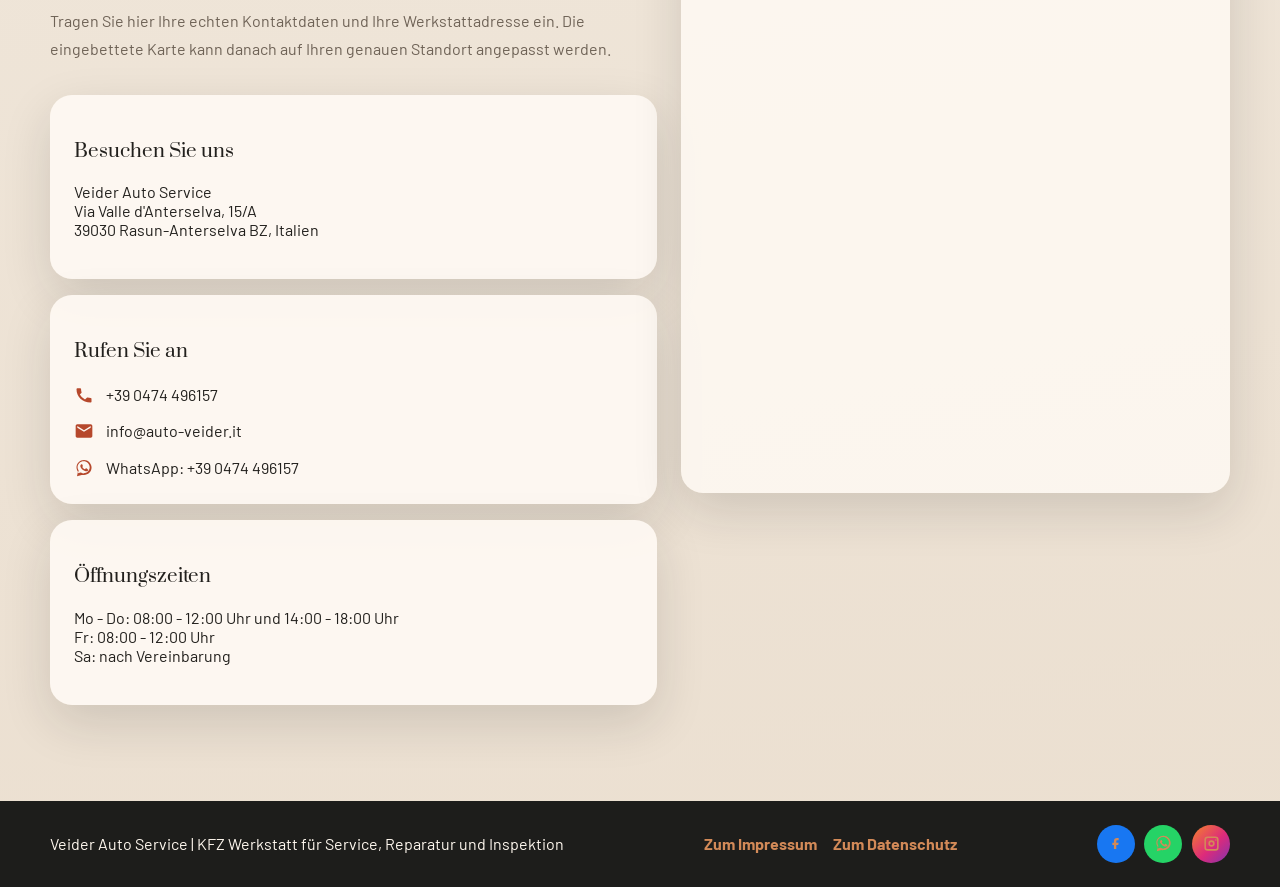
==== commit 466865be: "Add files via upload" ====
--- a/index.html
+++ b/index.html
@@ -181,6 +181,21 @@
             </div>
         </section>
 
+        <section class="section section-dark history-section" id="geschichte">
+            <div class="container">
+                <div class="section-heading">
+                    <p class="eyebrow" data-i18n="historyEyebrow">Unsere Geschichte</p>
+                    <h2 data-i18n="historyTitle">Autowerkstatt Veider - Ihr zuverlaessiger Partner im Pustertal seit 1957</h2>
+                </div>
+
+                <div class="history-card">
+                    <p data-i18n="historyText1">Seit 1957 fuehren wir als Familienbetrieb in zweiter Generation die Autowerkstatt Veider im Pustertal. Gruender und Seniorchef Alois Veider sorgt bis heute mit geschultem Blick und grosser Leidenschaft dafuer, dass unsere hohen Qualitaetsstandards eingehalten werden.</p>
+                    <p data-i18n="historyText2">Wir stehen fuer erstklassige Auto-Reparaturen, Inspektionen, Wartung und umfassenden Fahrzeugservice in der Region Antholzertal.</p>
+                    <p data-i18n="historyText3">Vertrauen Sie auf unsere langjaehrige Erfahrung, Fachkompetenz und persoenliche Betreuung.</p>
+                </div>
+            </div>
+        </section>
+
         <section class="section section-light video-section" id="videos">
             <div class="container">
                 <div class="section-heading">
@@ -305,6 +320,23 @@
                 <a href="impressum.html" data-i18n="footerImprint">Zum Impressum</a>
                 <a href="datenschutz.html" data-i18n="footerPrivacy">Zum Datenschutz</a>
             </div>
+            <div class="footer-social" aria-label="Social Media Links">
+                <a class="social-link social-facebook" href="https://www.facebook.com/AutoVeider" target="_blank" rel="noopener noreferrer" aria-label="Facebook">
+                    <svg viewBox="0 0 24 24" aria-hidden="true" focusable="false">
+                        <path d="M14.5 8H16V5h-2c-2.5 0-4 1.5-4 4v2H8v3h2v5h3v-5h2.5l.5-3H13V9.5c0-1 .4-1.5 1.5-1.5z"/>
+                    </svg>
+                </a>
+                <a class="social-link social-whatsapp" href="https://wa.me/390474496157" target="_blank" rel="noopener noreferrer" aria-label="WhatsApp">
+                    <svg viewBox="0 0 32 32" aria-hidden="true" focusable="false">
+                        <path d="M16.05 3C9.4 3 4 8.3 4 14.85c0 2.6.85 5 2.3 6.95L4.8 29l7.45-1.95A12.2 12.2 0 0 0 16.05 27c6.65 0 12.05-5.3 12.05-11.85S22.7 3 16.05 3zm0 21.7a9.8 9.8 0 0 1-5-1.35l-.35-.2-4.4 1.15 1.15-4.25-.25-.4a9.5 9.5 0 0 1-1.5-4.95c0-5.25 4.35-9.55 9.7-9.55s9.7 4.3 9.7 9.55-4.35 9.55-9.7 9.55zm5.3-7.2c-.3-.15-1.75-.85-2-1-.25-.1-.45-.15-.65.15-.2.25-.75.95-.95 1.15-.15.2-.35.2-.6.1-.3-.15-1.2-.45-2.3-1.45-.85-.75-1.45-1.65-1.6-1.9-.15-.25 0-.4.1-.55.15-.15.3-.35.45-.5.15-.2.2-.3.3-.5.1-.15.05-.35 0-.5-.1-.15-.65-1.5-.9-2.1-.2-.55-.45-.45-.65-.45h-.55c-.2 0-.5.1-.8.4-.25.3-1.05 1-1.05 2.5s1.1 2.9 1.25 3.1c.15.2 2.1 3.3 5.25 4.5.75.35 1.35.55 1.8.7.75.25 1.45.2 2 .1.6-.1 1.75-.7 2-1.35.25-.65.25-1.2.2-1.35-.1-.15-.25-.2-.55-.35z"/>
+                    </svg>
+                </a>
+                <a class="social-link social-instagram" href="https://www.instagram.com/autoveider/" target="_blank" rel="noopener noreferrer" aria-label="Instagram">
+                    <svg viewBox="0 0 24 24" aria-hidden="true" focusable="false">
+                        <path d="M7 3h10a4 4 0 0 1 4 4v10a4 4 0 0 1-4 4H7a4 4 0 0 1-4-4V7a4 4 0 0 1 4-4zm0 2a2 2 0 0 0-2 2v10a2 2 0 0 0 2 2h10a2 2 0 0 0 2-2V7a2 2 0 0 0-2-2H7zm10.5 1.5a1 1 0 1 1 0 2 1 1 0 0 1 0-2zM12 8a4 4 0 1 1 0 8 4 4 0 0 1 0-8zm0 2a2 2 0 1 0 0 4 2 2 0 0 0 0-4z"/>
+                    </svg>
+                </a>
+            </div>
         </div>
     </footer>
 
--- a/styles.css
+++ b/styles.css
@@ -419,6 +419,33 @@
     line-height: 1.7;
 }
 
+.history-section {
+    padding-top: 3.5rem;
+    padding-bottom: 2.8rem;
+}
+
+.history-section .eyebrow {
+    color: var(--accent-soft);
+}
+
+.history-card {
+    padding: 1.8rem;
+    border-radius: var(--radius-medium);
+    border: 1px solid rgba(34, 32, 29, 0.08);
+    background: rgba(255, 250, 244, 0.92);
+    box-shadow: var(--shadow);
+}
+
+.history-card p {
+    margin: 0;
+    color: var(--text-soft);
+    line-height: 1.8;
+}
+
+.history-card p + p {
+    margin-top: 1rem;
+}
+
 .accent-card {
     background: linear-gradient(160deg, rgba(182, 72, 44, 0.96), rgba(108, 37, 17, 0.95));
     color: var(--text-inverse);
@@ -623,6 +650,47 @@
     gap: 1rem;
 }
 
+.footer-social {
+    display: inline-flex;
+    align-items: center;
+    gap: 0.6rem;
+}
+
+.social-link {
+    width: 38px;
+    height: 38px;
+    border-radius: 999px;
+    display: inline-grid;
+    place-items: center;
+    color: #fff;
+    transition: transform 180ms ease, filter 180ms ease;
+}
+
+.social-link:hover,
+.social-link:focus-visible {
+    transform: translateY(-2px);
+    filter: brightness(1.08);
+}
+
+.social-link svg {
+    width: 19px;
+    height: 19px;
+    fill: currentColor;
+}
+
+.social-facebook {
+    background: #1877f2;
+}
+
+.social-whatsapp {
+    background: #25d366;
+    color: #102112;
+}
+
+.social-instagram {
+    background: linear-gradient(135deg, #f58529, #dd2a7b 55%, #8134af);
+}
+
 .footer-shell a {
     color: var(--accent-soft);
     font-weight: 700;
@@ -723,6 +791,11 @@
         padding: 4.5rem 0;
     }
 
+    .history-section {
+        padding-top: 2.4rem;
+        padding-bottom: 2.2rem;
+    }
+
     .intro-strip {
         margin-top: -1.5rem;
     }
@@ -802,6 +875,11 @@
         justify-content: flex-start;
     }
 
+    .footer-social {
+        width: 100%;
+        justify-content: flex-start;
+    }
+
     .gallery-stage-overlay {
         flex-direction: column;
         align-items: flex-start;
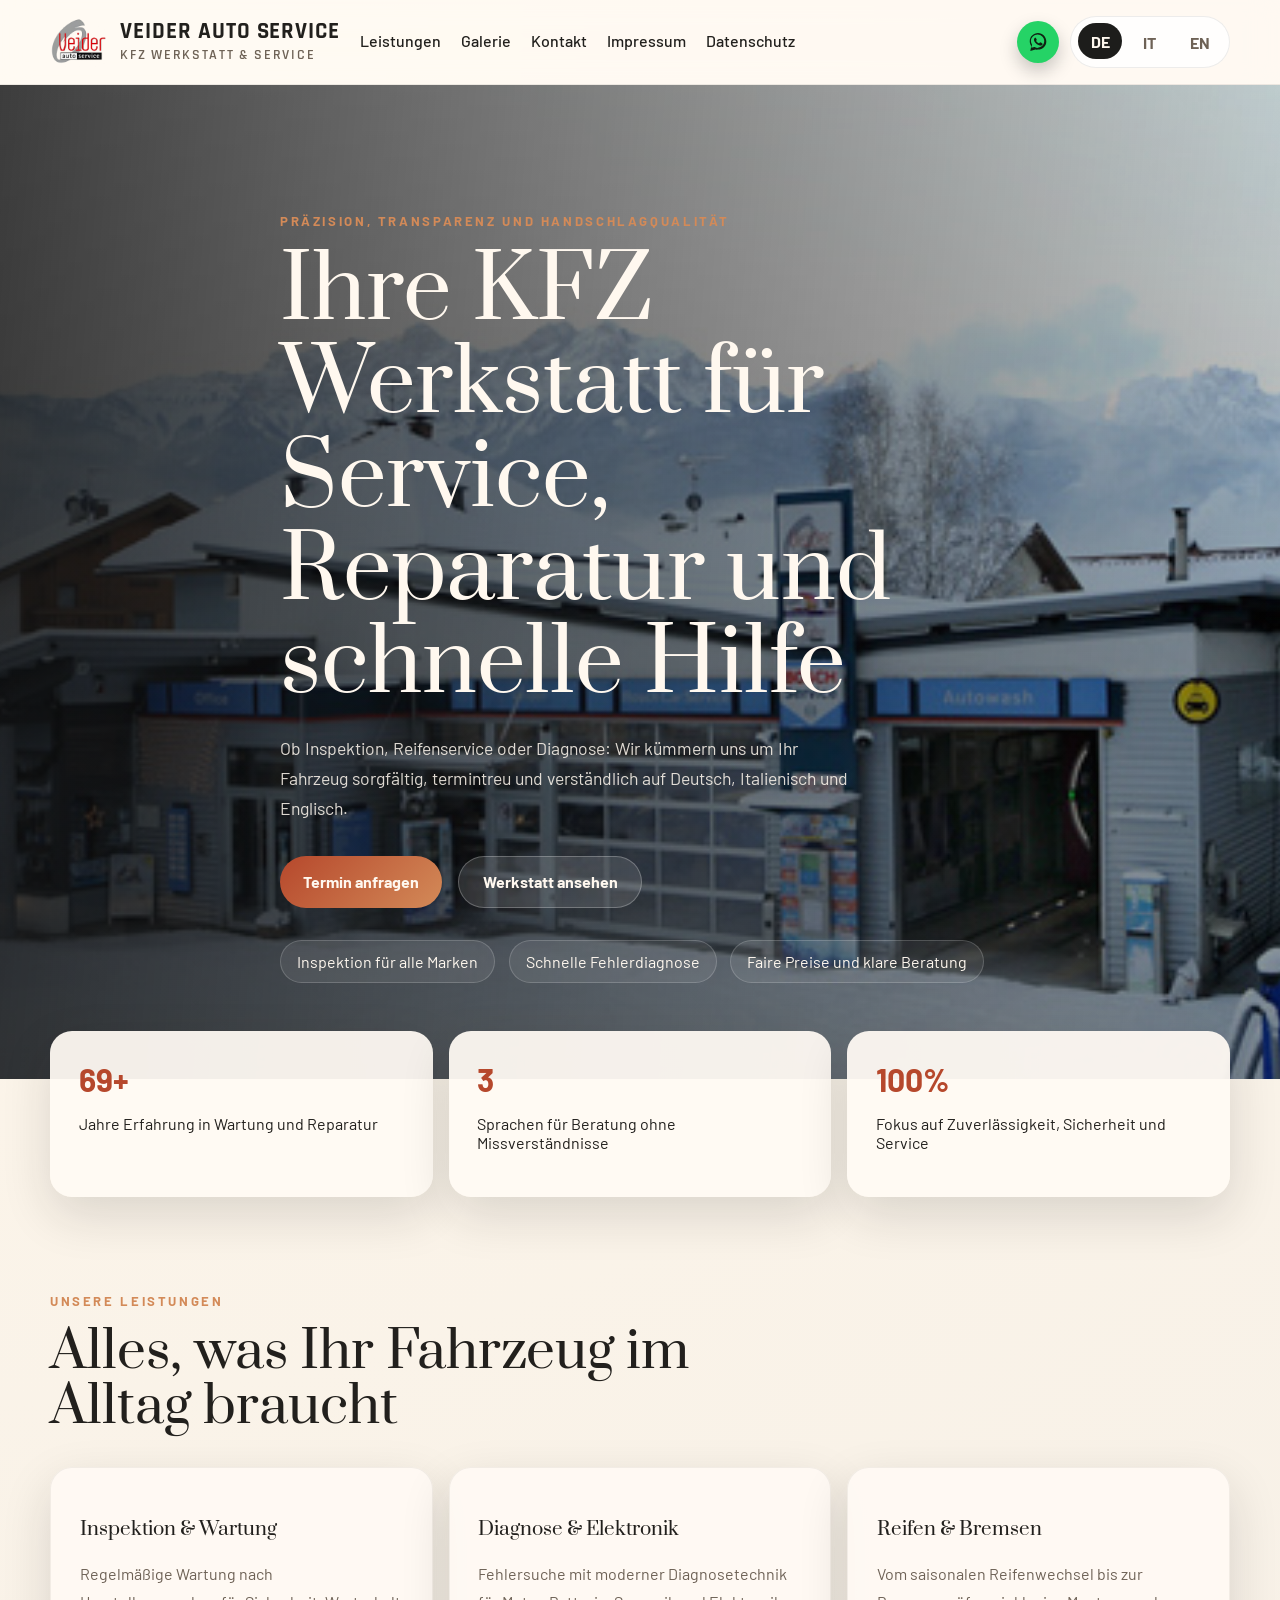
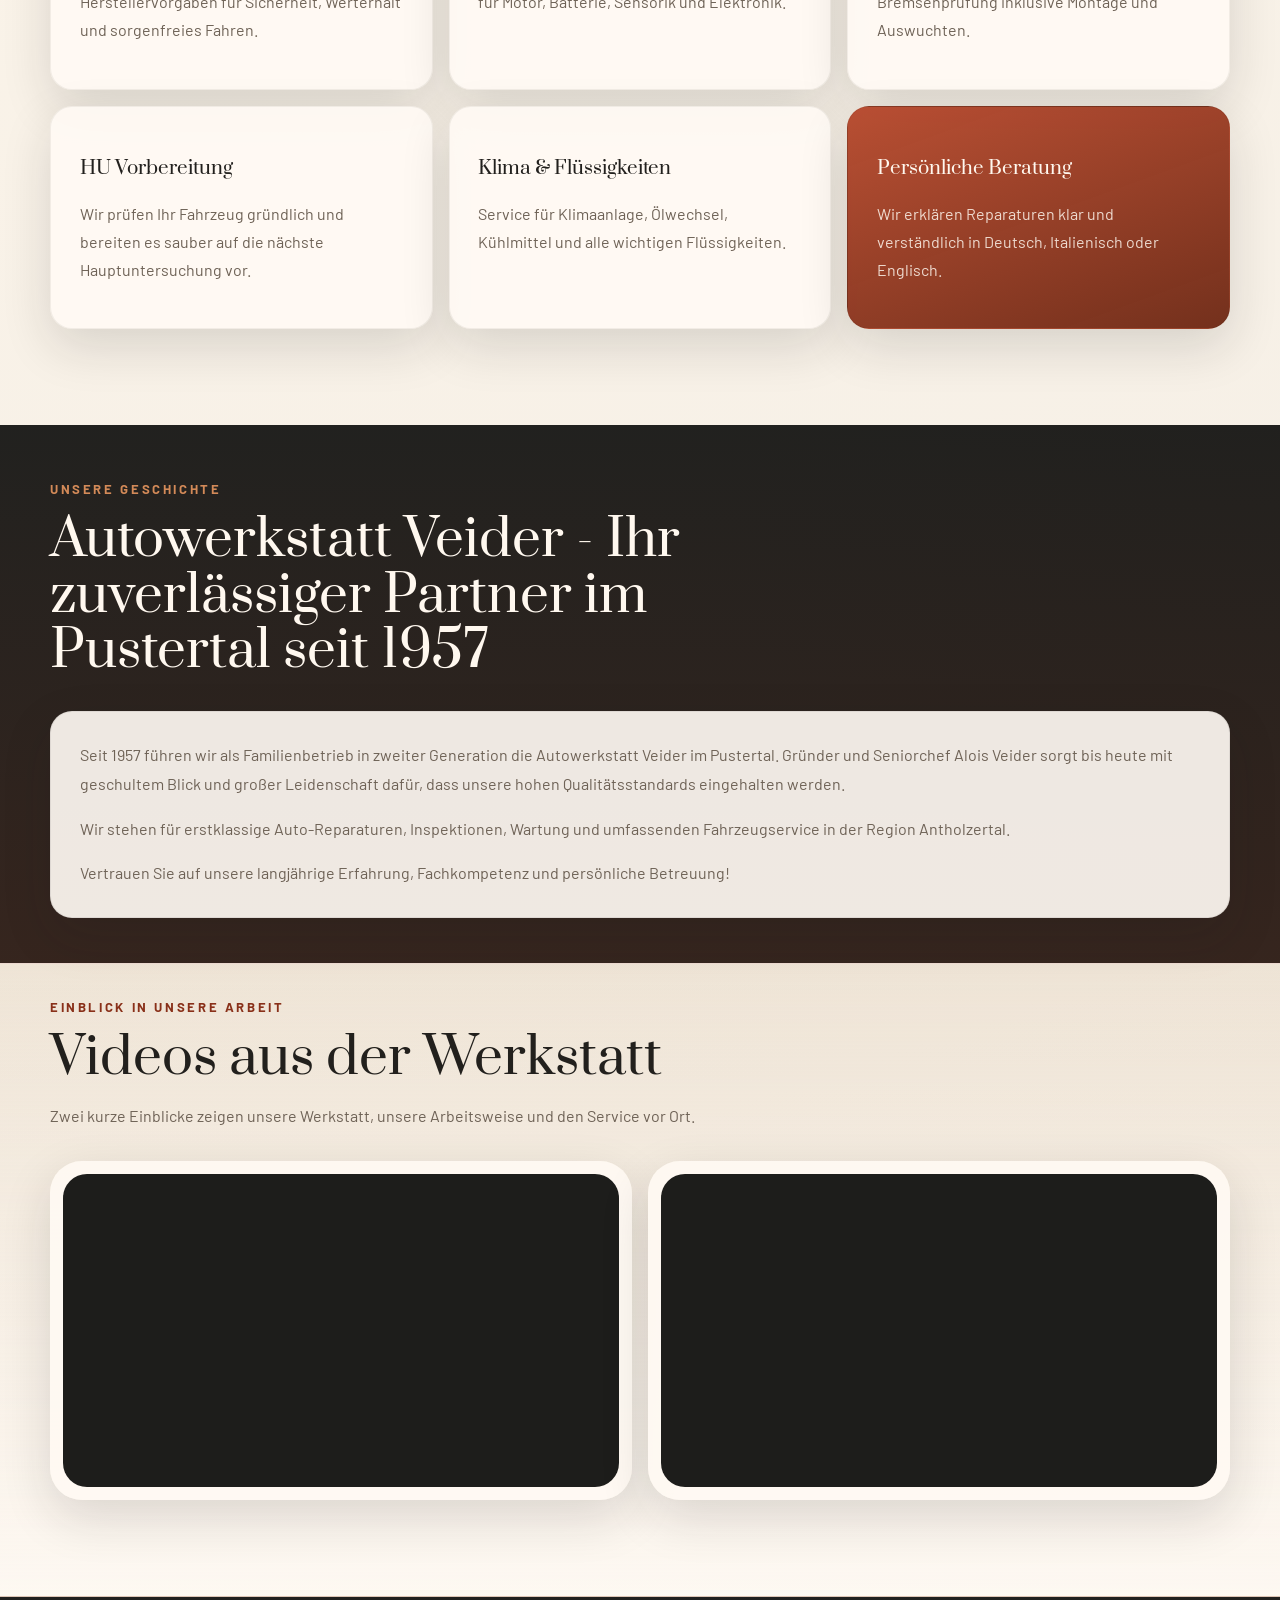
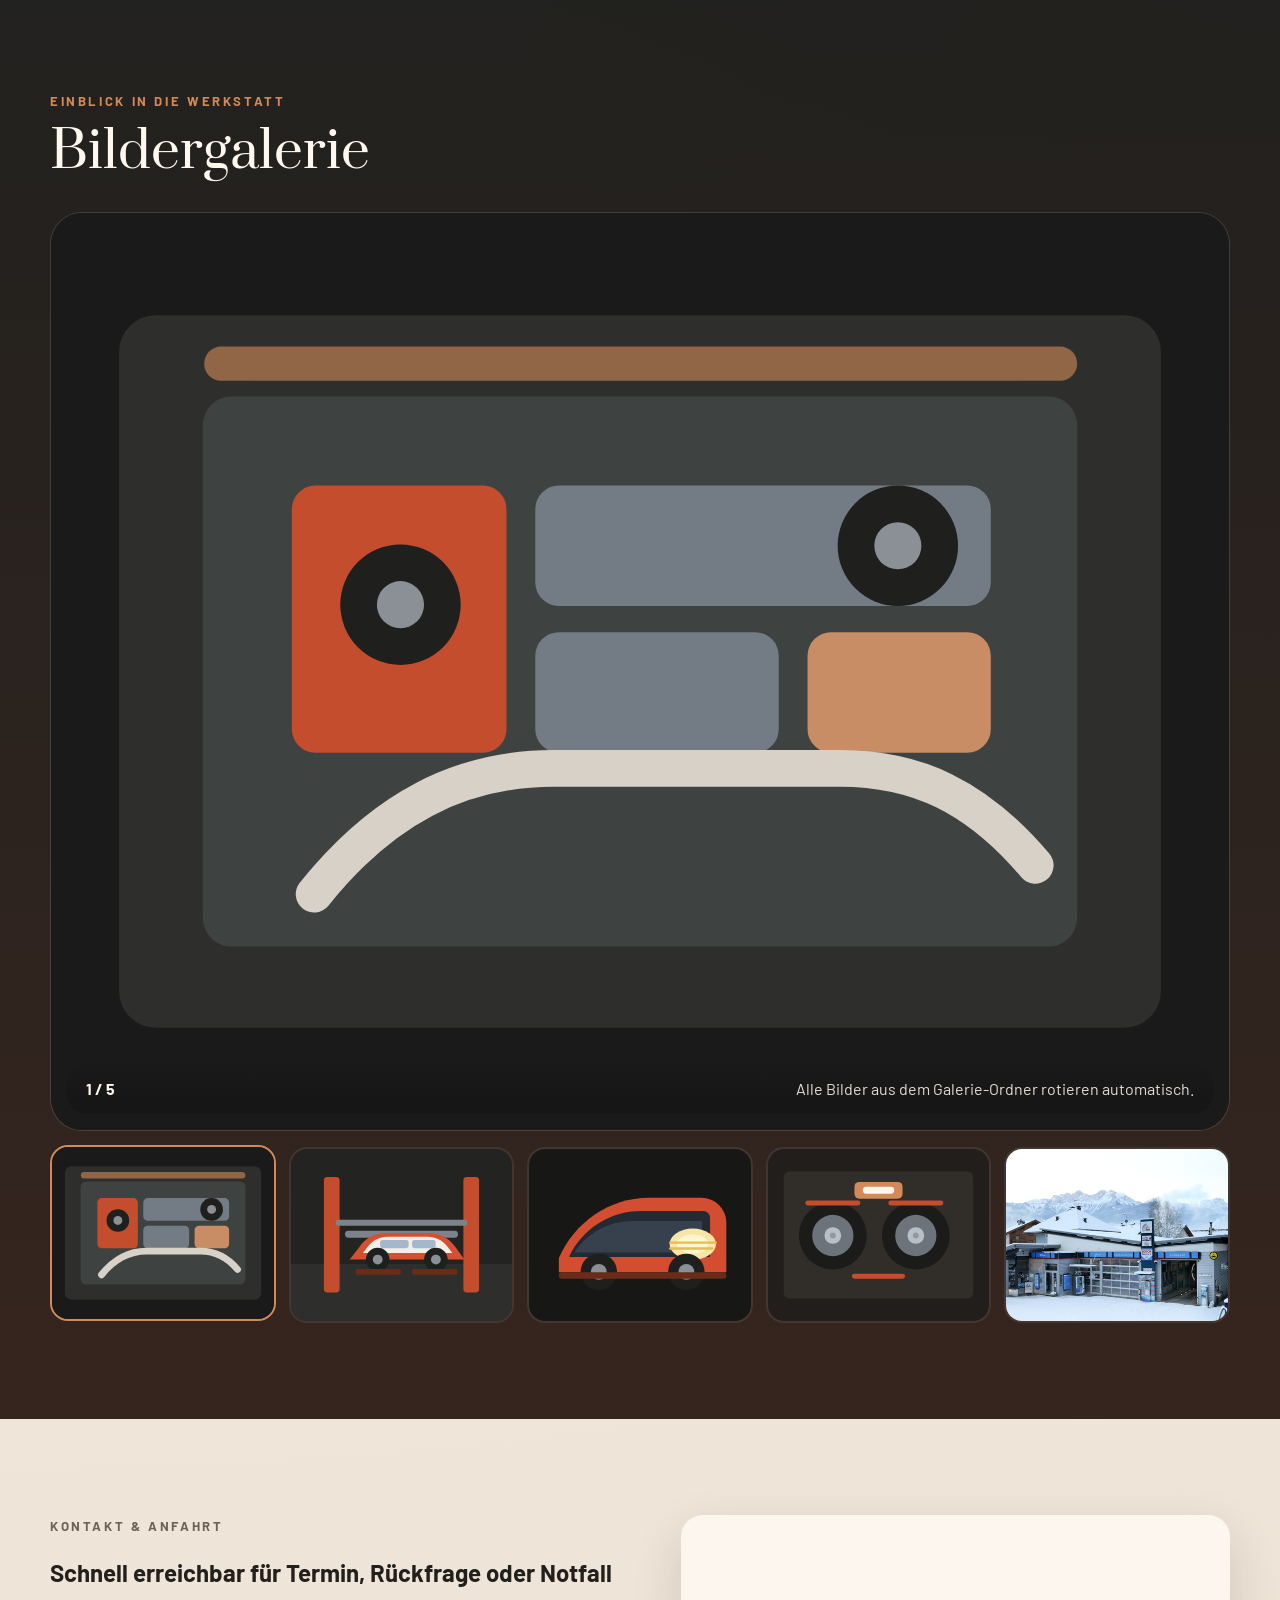
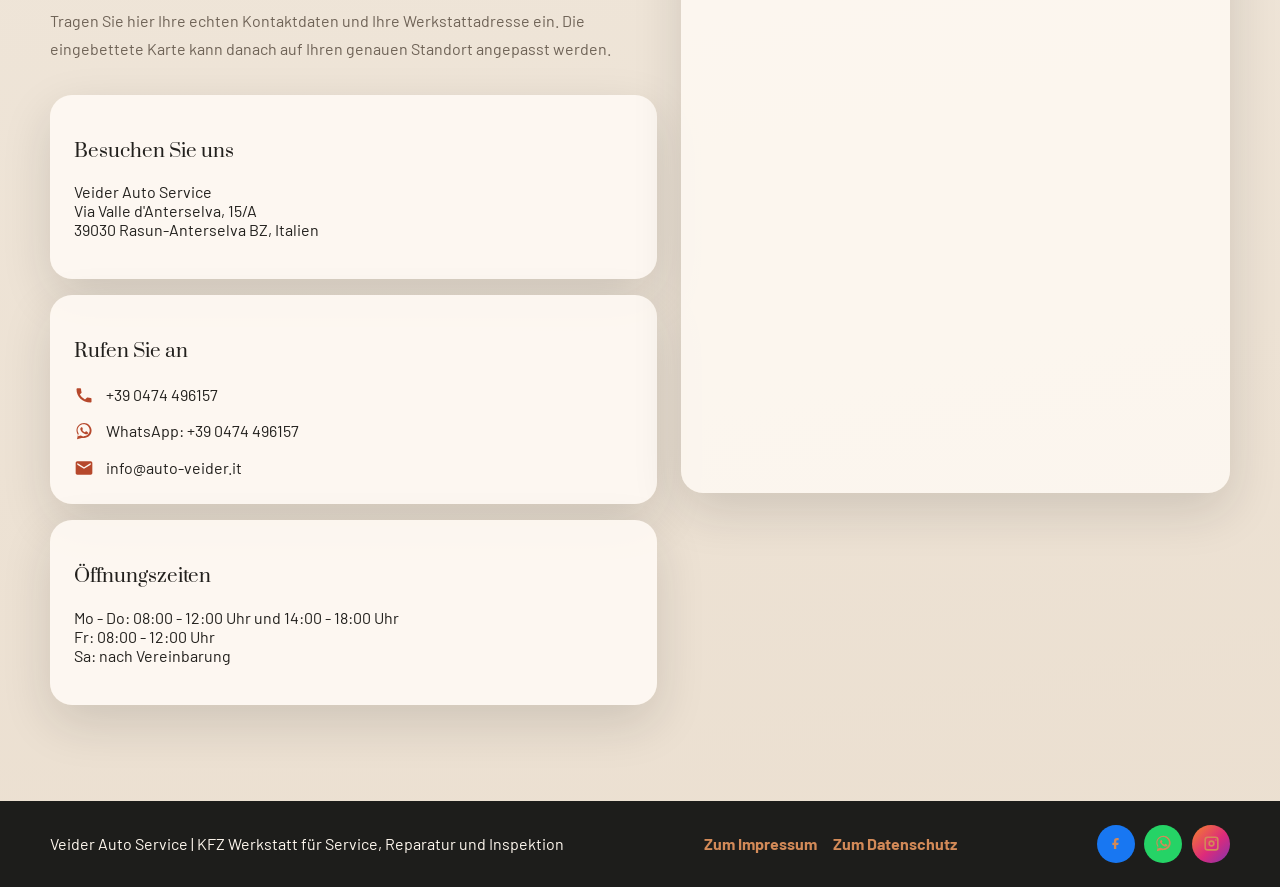
==== commit 9d773a9a: "Add files via upload" ====
--- a/index.html
+++ b/index.html
@@ -280,16 +280,16 @@
                                     <span>+39 0474 496157</span>
                                 </a>
                                 <a class="contact-method" href="mailto:info@auto-veider.it">
+                                    <svg viewBox="0 0 32 32" aria-hidden="true" focusable="false">
+                                        <path d="M16.05 3C9.4 3 4 8.3 4 14.85c0 2.6.85 5 2.3 6.95L4.8 29l7.45-1.95A12.2 12.2 0 0 0 16.05 27c6.65 0 12.05-5.3 12.05-11.85S22.7 3 16.05 3zm0 21.7a9.8 9.8 0 0 1-5-1.35l-.35-.2-4.4 1.15 1.15-4.25-.25-.4a9.5 9.5 0 0 1-1.5-4.95c0-5.25 4.35-9.55 9.7-9.55s9.7 4.3 9.7 9.55-4.35 9.55-9.7 9.55zm5.3-7.2c-.3-.15-1.75-.85-2-1-.25-.1-.45-.15-.65.15-.2.25-.75.95-.95 1.15-.15.2-.35.2-.6.1-.3-.15-1.2-.45-2.3-1.45-.85-.75-1.45-1.65-1.6-1.9-.15-.25 0-.4.1-.55.15-.15.3-.35.45-.5.15-.2.2-.3.3-.5.1-.15.05-.35 0-.5-.1-.15-.65-1.5-.9-2.1-.2-.55-.45-.45-.65-.45h-.55c-.2 0-.5.1-.8.4-.25.3-1.05 1-1.05 2.5s1.1 2.9 1.25 3.1c.15.2 2.1 3.3 5.25 4.5.75.35 1.35.55 1.8.7.75.25 1.45.2 2 .1.6-.1 1.75-.7 2-1.35.25-.65.25-1.2.2-1.35-.1-.15-.25-.2-.55-.35z"/>
+                                    </svg>
+                                    <span>WhatsApp: +39 0474 496157</span>
+                                </a>
+                                <a class="contact-method" href="mailto:info@auto-veider.it">
                                     <svg viewBox="0 0 24 24" aria-hidden="true" focusable="false">
                                         <path d="M20 4H4c-1.1 0-2 .9-2 2v12c0 1.1.9 2 2 2h16c1.1 0 2-.9 2-2V6c0-1.1-.9-2-2-2zm0 4-8 5-8-5V6l8 5 8-5v2z"/>
                                     </svg>
                                     <span>info@auto-veider.it</span>
-                                </a>
-                                <a class="contact-method" href="https://wa.me/390474496157" target="_blank" rel="noopener noreferrer">
-                                    <svg viewBox="0 0 32 32" aria-hidden="true" focusable="false">
-                                        <path d="M16.05 3C9.4 3 4 8.3 4 14.85c0 2.6.85 5 2.3 6.95L4.8 29l7.45-1.95A12.2 12.2 0 0 0 16.05 27c6.65 0 12.05-5.3 12.05-11.85S22.7 3 16.05 3zm0 21.7a9.8 9.8 0 0 1-5-1.35l-.35-.2-4.4 1.15 1.15-4.25-.25-.4a9.5 9.5 0 0 1-1.5-4.95c0-5.25 4.35-9.55 9.7-9.55s9.7 4.3 9.7 9.55-4.35 9.55-9.7 9.55zm5.3-7.2c-.3-.15-1.75-.85-2-1-.25-.1-.45-.15-.65.15-.2.25-.75.95-.95 1.15-.15.2-.35.2-.6.1-.3-.15-1.2-.45-2.3-1.45-.85-.75-1.45-1.65-1.6-1.9-.15-.25 0-.4.1-.55.15-.15.3-.35.45-.5.15-.2.2-.3.3-.5.1-.15.05-.35 0-.5-.1-.15-.65-1.5-.9-2.1-.2-.55-.45-.45-.65-.45h-.55c-.2 0-.5.1-.8.4-.25.3-1.05 1-1.05 2.5s1.1 2.9 1.25 3.1c.15.2 2.1 3.3 5.25 4.5.75.35 1.35.55 1.8.7.75.25 1.45.2 2 .1.6-.1 1.75-.7 2-1.35.25-.65.25-1.2.2-1.35-.1-.15-.25-.2-.55-.35z"/>
-                                    </svg>
-                                    <span>WhatsApp: +39 0474 496157</span>
                                 </a>
                             </div>
                         </article>
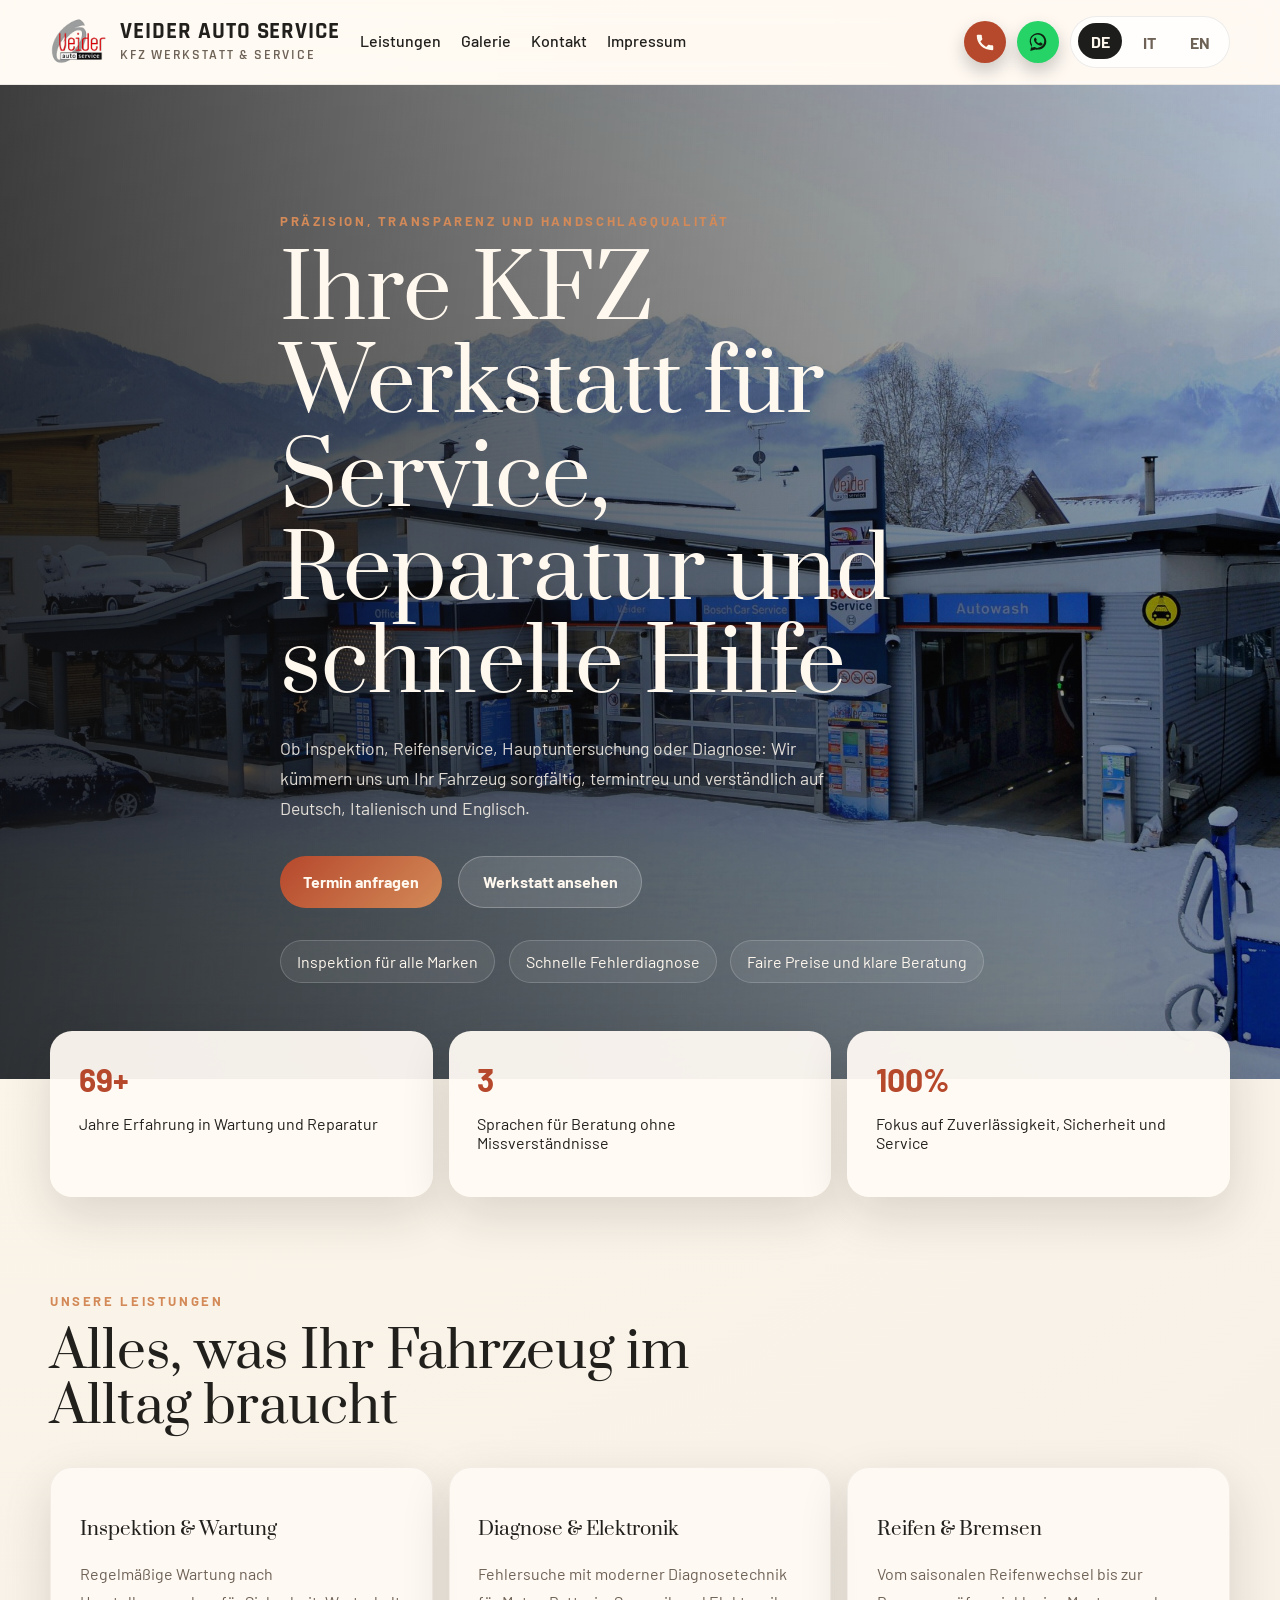
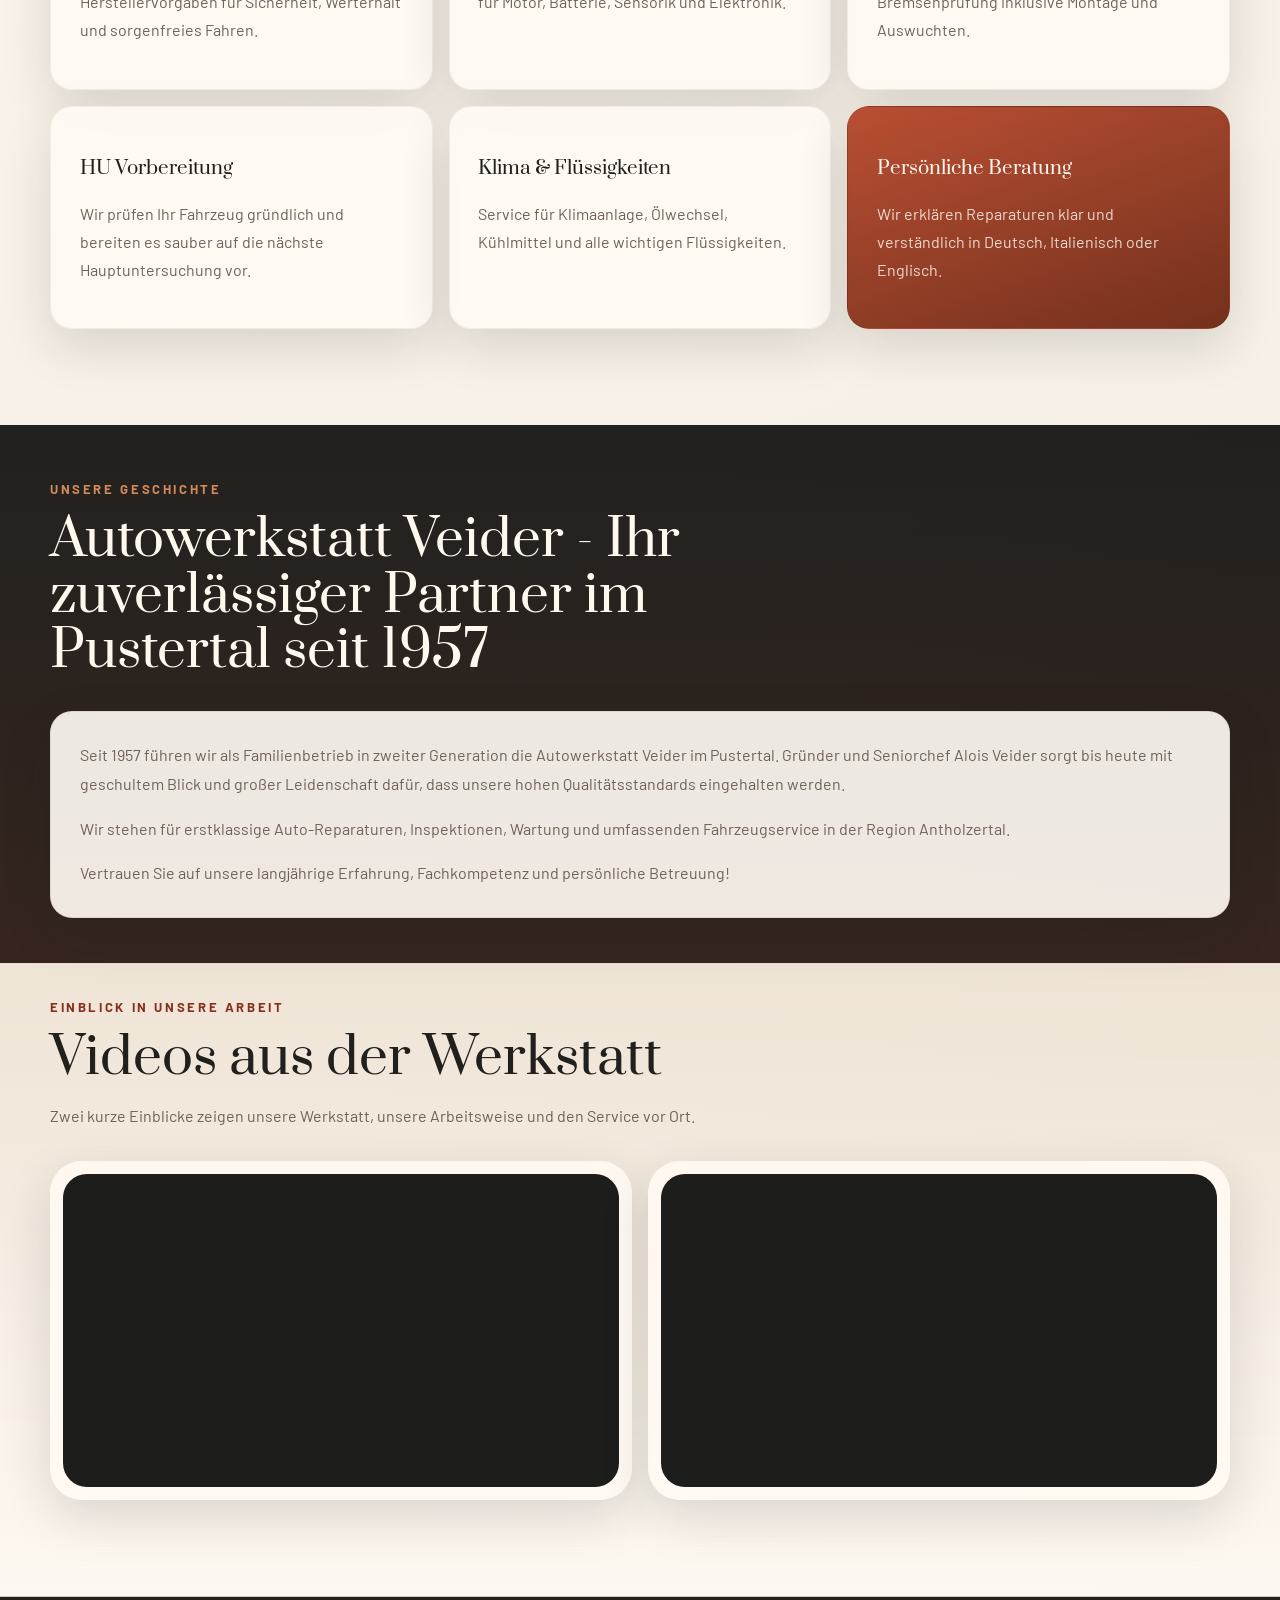
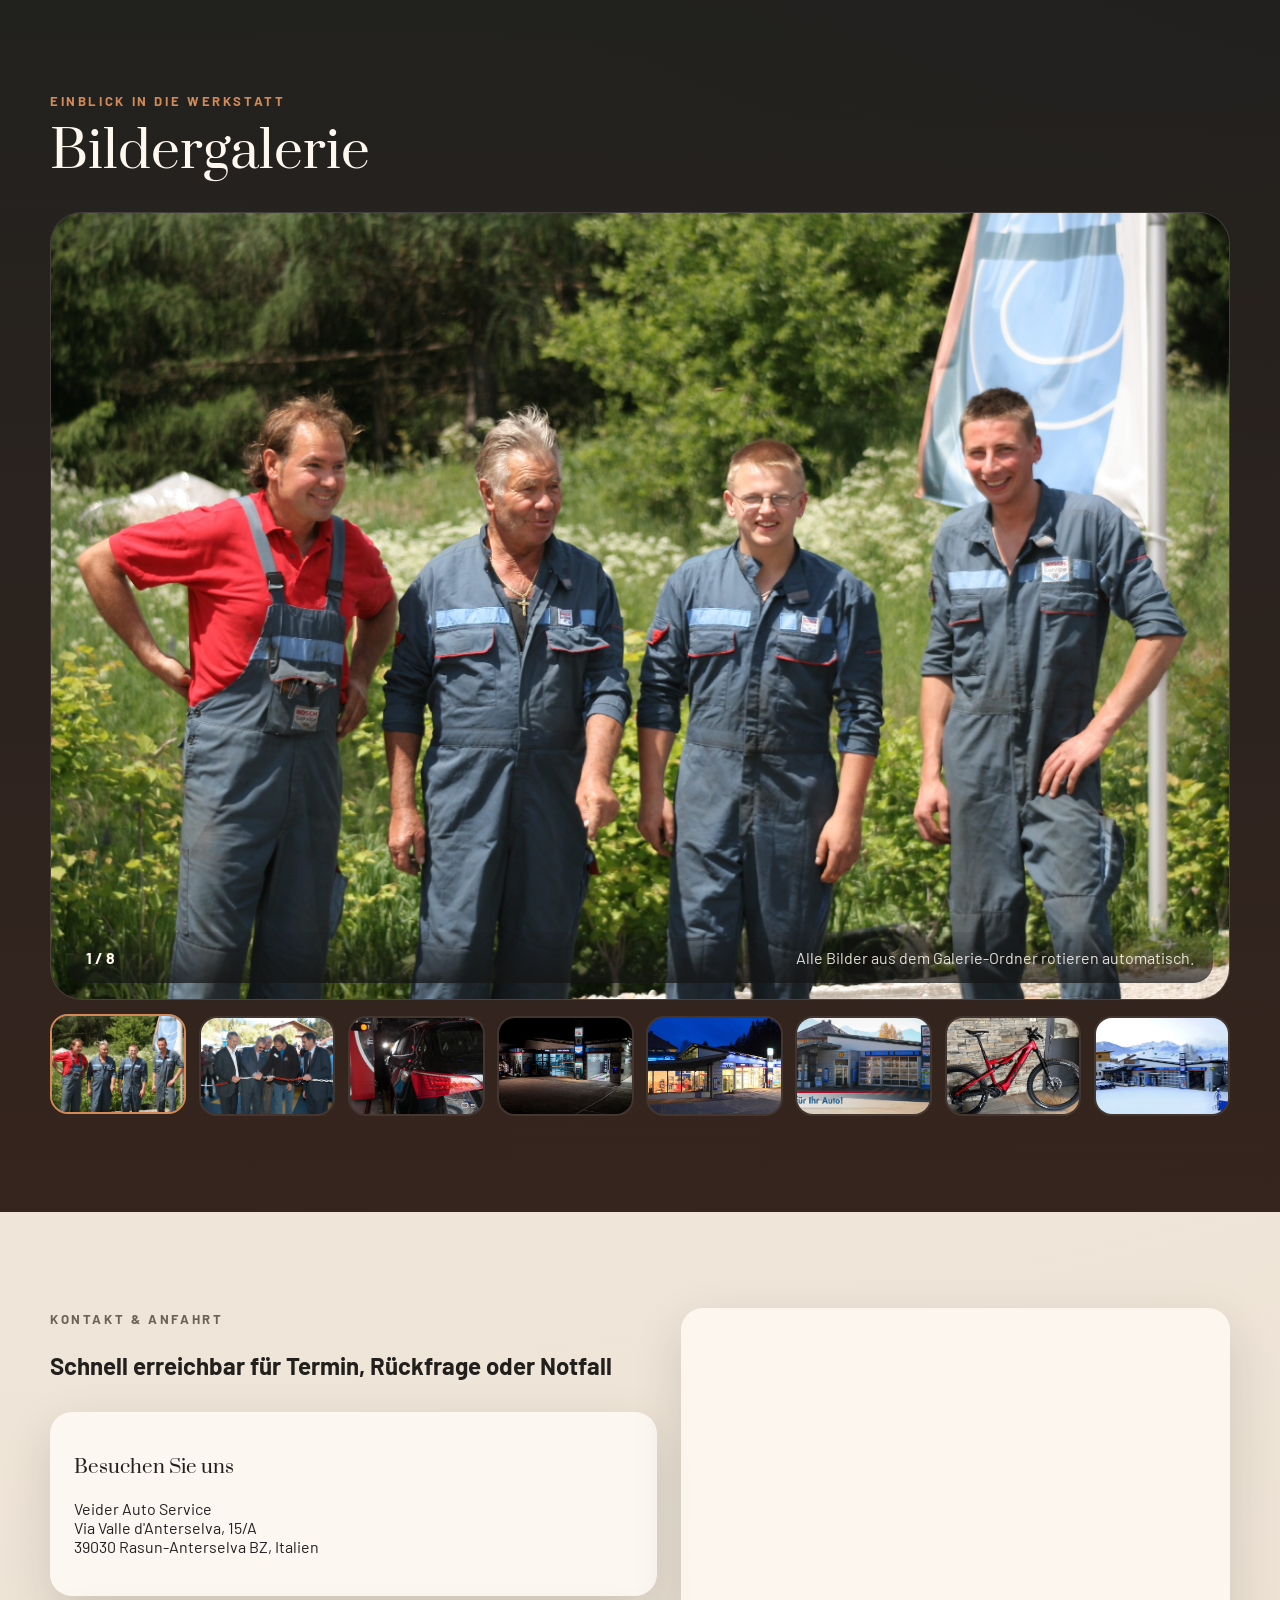
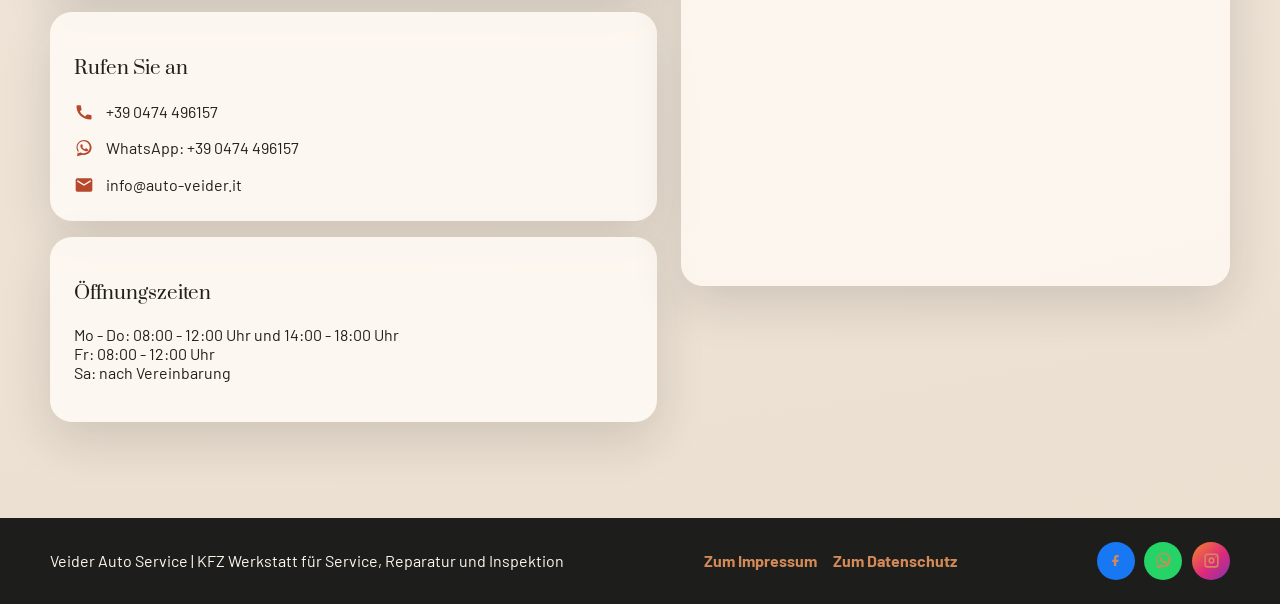
==== commit 6cad082a: "Add files via upload" ====
--- a/index.html
+++ b/index.html
@@ -3,26 +3,32 @@
 <head>
     <meta charset="UTF-8">
     <meta name="viewport" content="width=device-width, initial-scale=1.0">
-    <title>Veider Auto Service | KFZ Werkstatt in Rasun-Anterselva</title>
-    <meta name="description" content="Veider Auto Service in Rasun-Anterselva: KFZ Werkstatt fuer Inspektion, Diagnose, Reifenservice, Reparaturen und persoenliche Beratung auf Deutsch, Italienisch und Englisch.">
+    <title>Auto Service Veider</title>
+    <meta name="description" content="Auto Veider: KFZ Werkstatt in Rasun-Anterselva / Bruneck. Reparationen, Inspektion, Reifenservice, Getriebespülung, Diagnose. Mechaniker in der Nähe mit deutschem, italienischem und englischem Service.">
+    <meta name="keywords" content="auto veider, KFZ werkstatt rasun-anterselva, autoersatzteile, getriebespülung, kfz werkstatt in der nähe, meccanico brunico, mechaniclker bruneck, schneeketten, auto reparatur, fahrzeugwartung">
     <meta name="robots" content="index, follow">
     <meta name="author" content="Veider Auto Service">
     <meta name="theme-color" content="#b6482c">
-    <meta property="og:title" content="Veider Auto Service | KFZ Werkstatt in Rasun-Anterselva">
-    <meta property="og:description" content="KFZ Werkstatt fuer Service, Reparaturen, Diagnose, Reifenservice und persoenliche Beratung in Rasun-Anterselva.">
+    <meta property="og:title" content="Auto Veider | KFZ Werkstatt Rasun-Anterselva - Reparatur & Service">
+    <meta property="og:description" content="Professionelle Auto-Reparaturen, Inspektion, Reifenservice und Diagnose in Rasun-Anterselva. Mechaniker in der Nähe, persönliche Beratung.">
     <meta property="og:type" content="website">
     <meta property="og:locale" content="de_IT">
     <meta property="og:site_name" content="Veider Auto Service">
     <meta property="og:image" content="assets/Titelbild.jpg">
     <meta name="twitter:card" content="summary_large_image">
-    <meta name="twitter:title" content="Veider Auto Service | KFZ Werkstatt in Rasun-Anterselva">
-    <meta name="twitter:description" content="KFZ Werkstatt fuer Service, Reparaturen, Diagnose, Reifenservice und persoenliche Beratung in Rasun-Anterselva.">
+    <meta name="twitter:title" content="Auto Veider | KFZ Werkstatt Rasun-Anterselva">
+    <meta name="twitter:description" content="Kfz Reparatur, Inspektion, Diagnose & Service. Mechaniher in Rasun-Anterselva / Brunico. Jetzt anrufen oder WhatsApp schreiben.">
     <link rel="icon" type="image/png" sizes="32x32" href="assets/favicon-wide.png?v=5">
     <link rel="shortcut icon" href="assets/favicon-wide.png?v=5">
     <link rel="preconnect" href="https://fonts.googleapis.com">
     <link rel="preconnect" href="https://fonts.gstatic.com" crossorigin>
     <link href="https://fonts.googleapis.com/css2?family=Barlow:wght@400;500;600;700&family=Prata&family=Rajdhani:wght@500;600;700&display=swap" rel="stylesheet">
     <link rel="stylesheet" href="styles.css">
+    <link rel="canonical" href="https://www.auto-veider.it/index.html">
+    <link rel="alternate" hreflang="de" href="https://www.auto-veider.it/index.html">
+    <link rel="alternate" hreflang="it" href="https://www.auto-veider.it/index-it.html">
+    <link rel="alternate" hreflang="en" href="https://www.auto-veider.it/index.html">
+    <link rel="alternate" hreflang="x-default" href="https://www.auto-veider.it/index.html">
     <script type="application/ld+json">
         {
             "@context": "https://schema.org",
@@ -39,7 +45,15 @@
                 "addressLocality": "Rasun-Anterselva BZ",
                 "addressCountry": "IT"
             },
-            "areaServed": "Rasun-Anterselva",
+            "areaServed": {
+                "@type": "City",
+                "name": "Rasun-Anterselva"
+            },
+            "priceRange": "€€",
+            "sameAs": [
+                "https://www.facebook.com/AutoVeider",
+                "https://www.instagram.com/autoveider/"
+            ],
             "openingHoursSpecification": [
                 {
                     "@type": "OpeningHoursSpecification",
@@ -62,6 +76,32 @@
             ]
         }
     </script>
+    <script type="application/ld+json">
+    {
+        "@context": "https://schema.org",
+        "@type": "BreadcrumbList",
+        "itemListElement": [
+            {
+                "@type": "ListItem",
+                "position": 1,
+                "name": "Startseite",
+                "item": "https://www.auto-veider.it/index.html"
+            },
+            {
+                "@type": "ListItem",
+                "position": 2,
+                "name": "Leistungen",
+                "item": "https://www.auto-veider.it/index.html#leistungen"
+            },
+            {
+                "@type": "ListItem",
+                "position": 3,
+                "name": "Kontakt",
+                "item": "https://www.auto-veider.it/index.html#kontakt"
+            }
+        ]
+    }
+    </script>
 </head>
 <body>
     <header class="site-header">
@@ -81,10 +121,18 @@
                 <a href="#galerie" data-i18n="navGallery">Galerie</a>
                 <a href="#kontakt" data-i18n="navContact">Kontakt</a>
                 <a href="impressum.html" data-i18n="navImprint">Impressum</a>
-                <a href="datenschutz.html" data-i18n="navPrivacy">Datenschutz</a>
             </nav>
 
             <div class="nav-actions">
+                <a
+                    class="header-phone"
+                    href="tel:+390474496157"
+                    rel="noopener noreferrer"
+                    aria-label="Telefon: +39 0474 496157">
+                    <svg viewBox="0 0 24 24" aria-hidden="true" focusable="false">
+                        <path d="M6.62 10.79a15.46 15.46 0 0 0 6.59 6.59l2.2-2.2c.27-.27.67-.36 1.02-.24 1.12.37 2.33.57 3.57.57.56 0 1 .44 1 1V20c0 .56-.44 1-1 1C10.07 21 3 13.93 3 5c0-.56.44-1 1-1h3.5c.56 0 1 .44 1 1 0 1.25.2 2.45.57 3.57.11.35.03.74-.25 1.02l-2.2 2.2z"/>
+                    </svg>
+                </a>
                 <a
                     class="header-whatsapp"
                     href="https://wa.me/390474496157"
@@ -109,13 +157,13 @@
     <main id="top">
         <section class="hero">
             <div class="hero-media">
-                <img src="assets/Home_winter.jpg" alt="Werkstattbanner mit Fahrzeug und Hebebuehne">
+                <img src="assets/Home_winter.jpg" alt="Werkstattbanner mit Fahrzeug und Hebebuehne" loading="lazy">
             </div>
             <div class="hero-overlay"></div>
             <div class="container hero-content">
                 <p class="eyebrow" data-i18n="heroEyebrow">Präzision, Transparenz und Handschlagqualität</p>
                 <h1 data-i18n="heroTitle">Ihre KFZ Werkstatt für Service, Reparatur und schnelle Hilfe</h1>
-                <p class="hero-text" data-i18n="heroText">Ob Inspektion, Reifenservice oder Diagnose: Wir kümmern uns um Ihr Fahrzeug sorgfältig, termintreu und verständlich auf Deutsch, Italienisch und Englisch.</p>
+                <p class="hero-text" data-i18n="heroText">Ob Inspektion, Reifenservice, Hauptuntersuchung oder Diagnose: Wir kümmern uns um Ihr Fahrzeug sorgfältig, termintreu und verständlich auf Deutsch, Italienisch und Englisch.</p>
                 <div class="hero-actions">
                     <a class="button button-primary" href="#kontakt" data-i18n="heroPrimary">Termin anfragen</a>
                     <a class="button button-secondary" href="#galerie" data-i18n="heroSecondary">Werkstatt ansehen</a>
@@ -259,7 +307,6 @@
                 <div class="contact-copy">
                     <p class="eyebrow" data-i18n="contactEyebrow">Kontakt & Anfahrt</p>
                     <h2 data-i18n="contactTitle">Schnell erreichbar für Termin, Rückfrage oder Notfall</h2>
-                    <p data-i18n="contactText">Tragen Sie hier Ihre echten Kontaktdaten und Ihre Werkstattadresse ein. Die eingebettete Karte kann danach auf Ihren genauen Standort angepasst werden.</p>
 
                     <div class="contact-cards">
                         <article>
--- a/styles.css
+++ b/styles.css
@@ -176,6 +176,31 @@
     background: rgba(255, 255, 255, 0.8);
 }
 
+.header-phone {
+    width: 42px;
+    height: 42px;
+    border-radius: 50%;
+    display: inline-grid;
+    place-items: center;
+    background: var(--accent);
+    color: var(--text-inverse);
+    box-shadow: 0 8px 18px rgba(0, 0, 0, 0.22);
+    transition: transform 180ms ease, box-shadow 180ms ease, background 180ms ease;
+}
+
+.header-phone:hover,
+.header-phone:focus-visible {
+    transform: translateY(-2px);
+    box-shadow: 0 12px 20px rgba(0, 0, 0, 0.28);
+    background: var(--accent-soft);
+}
+
+.header-phone svg {
+    width: 22px;
+    height: 22px;
+    fill: currentColor;
+}
+
 .header-whatsapp {
     width: 42px;
     height: 42px;
@@ -720,6 +745,16 @@
     margin: 2rem 0;
 }
 
+.payment-qr-container {
+    display: flex;
+    flex-direction: column;
+    align-items: center;
+}
+
+.payment-qr-container #paymentQR {
+    margin-top: 0.5rem;
+}
+
 @keyframes fade-up {
     from {
         opacity: 0;
@@ -831,6 +866,11 @@
         justify-self: end;
     }
 
+    .header-phone {
+        width: 38px;
+        height: 38px;
+    }
+
     .header-whatsapp {
         width: 38px;
         height: 38px;
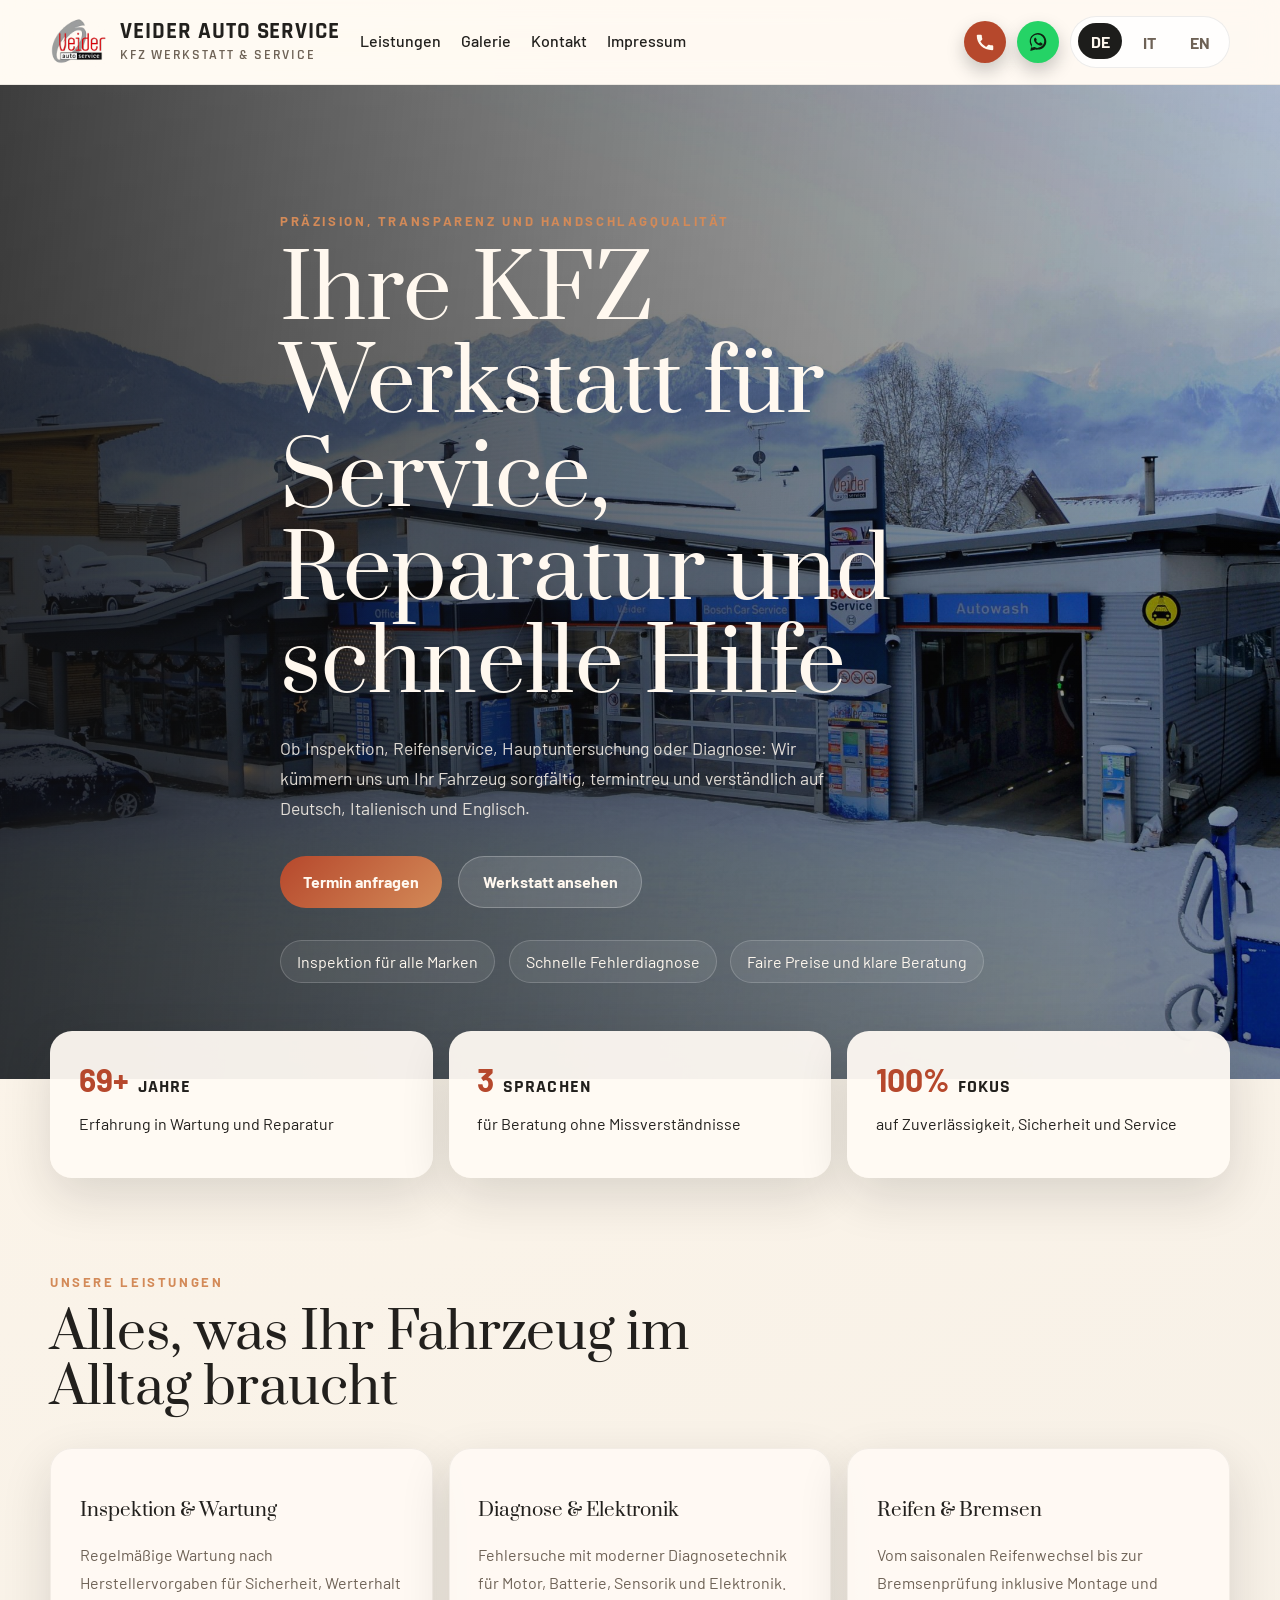
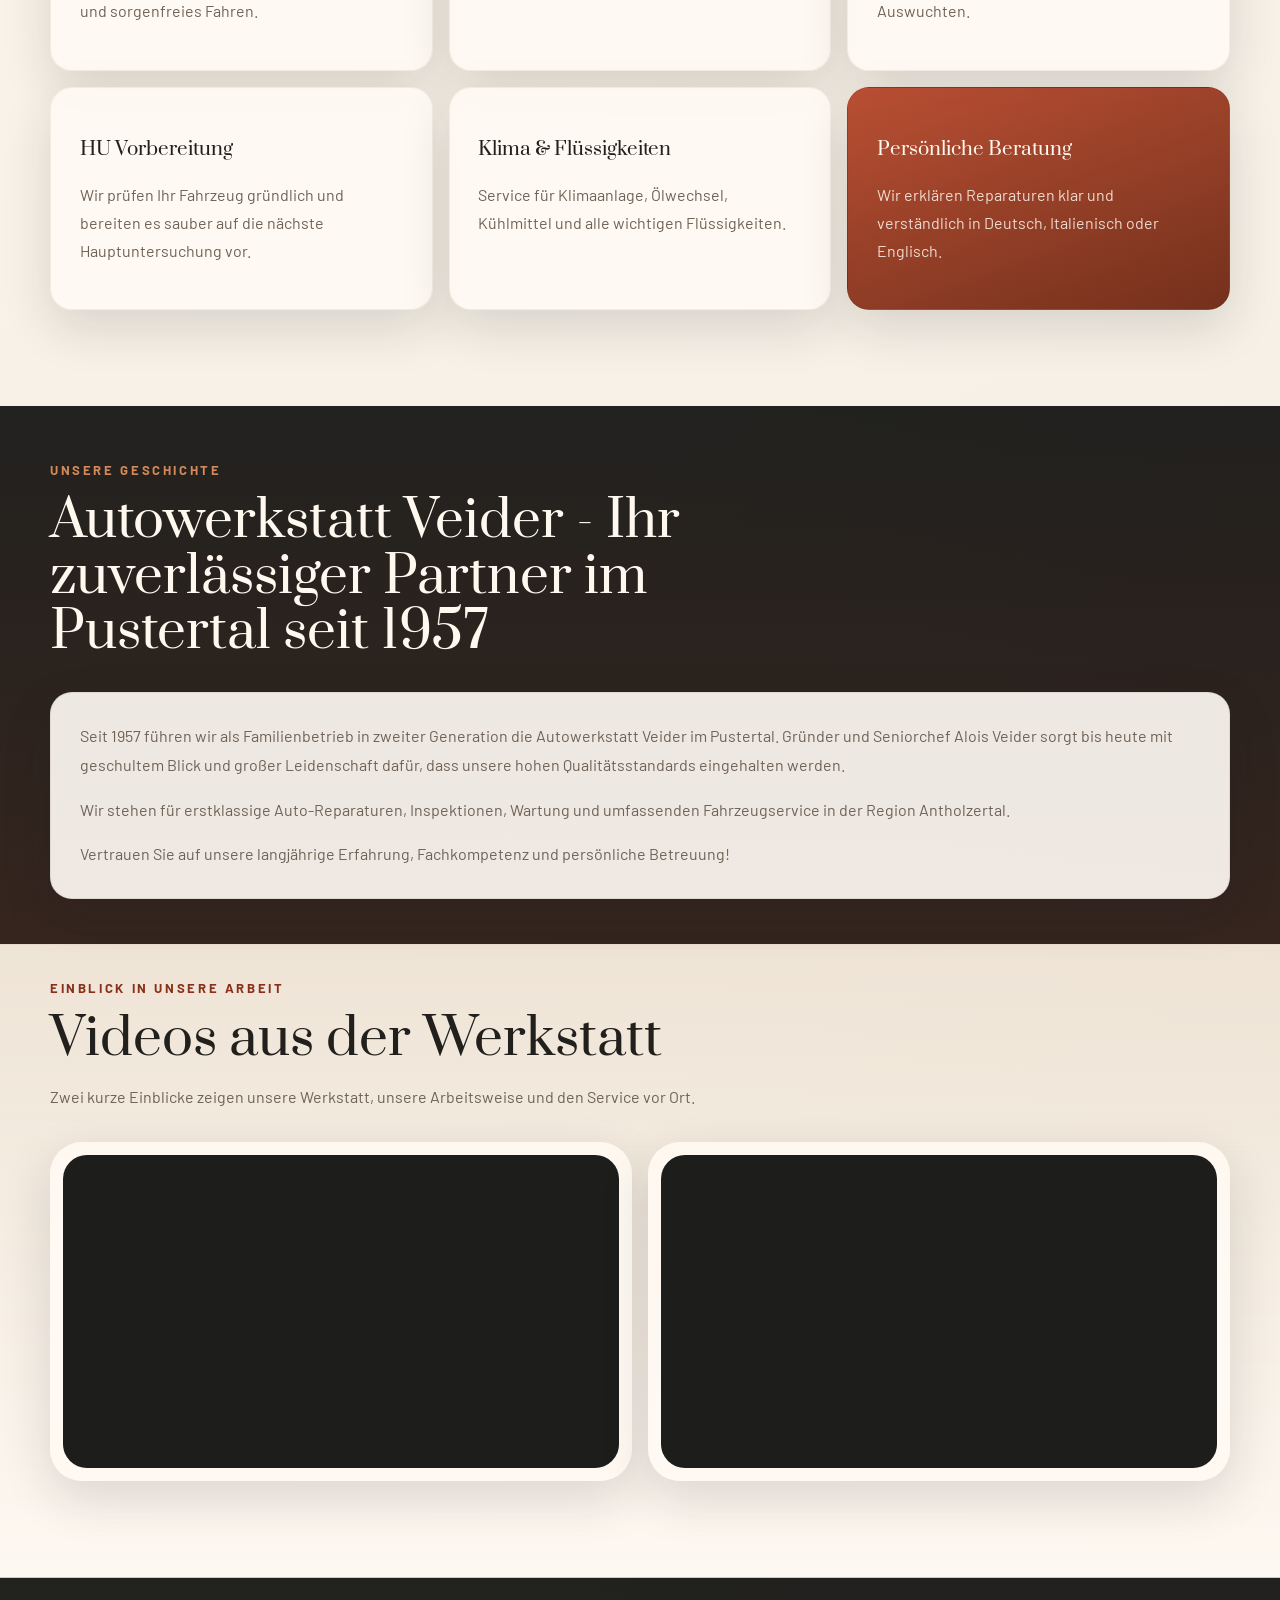
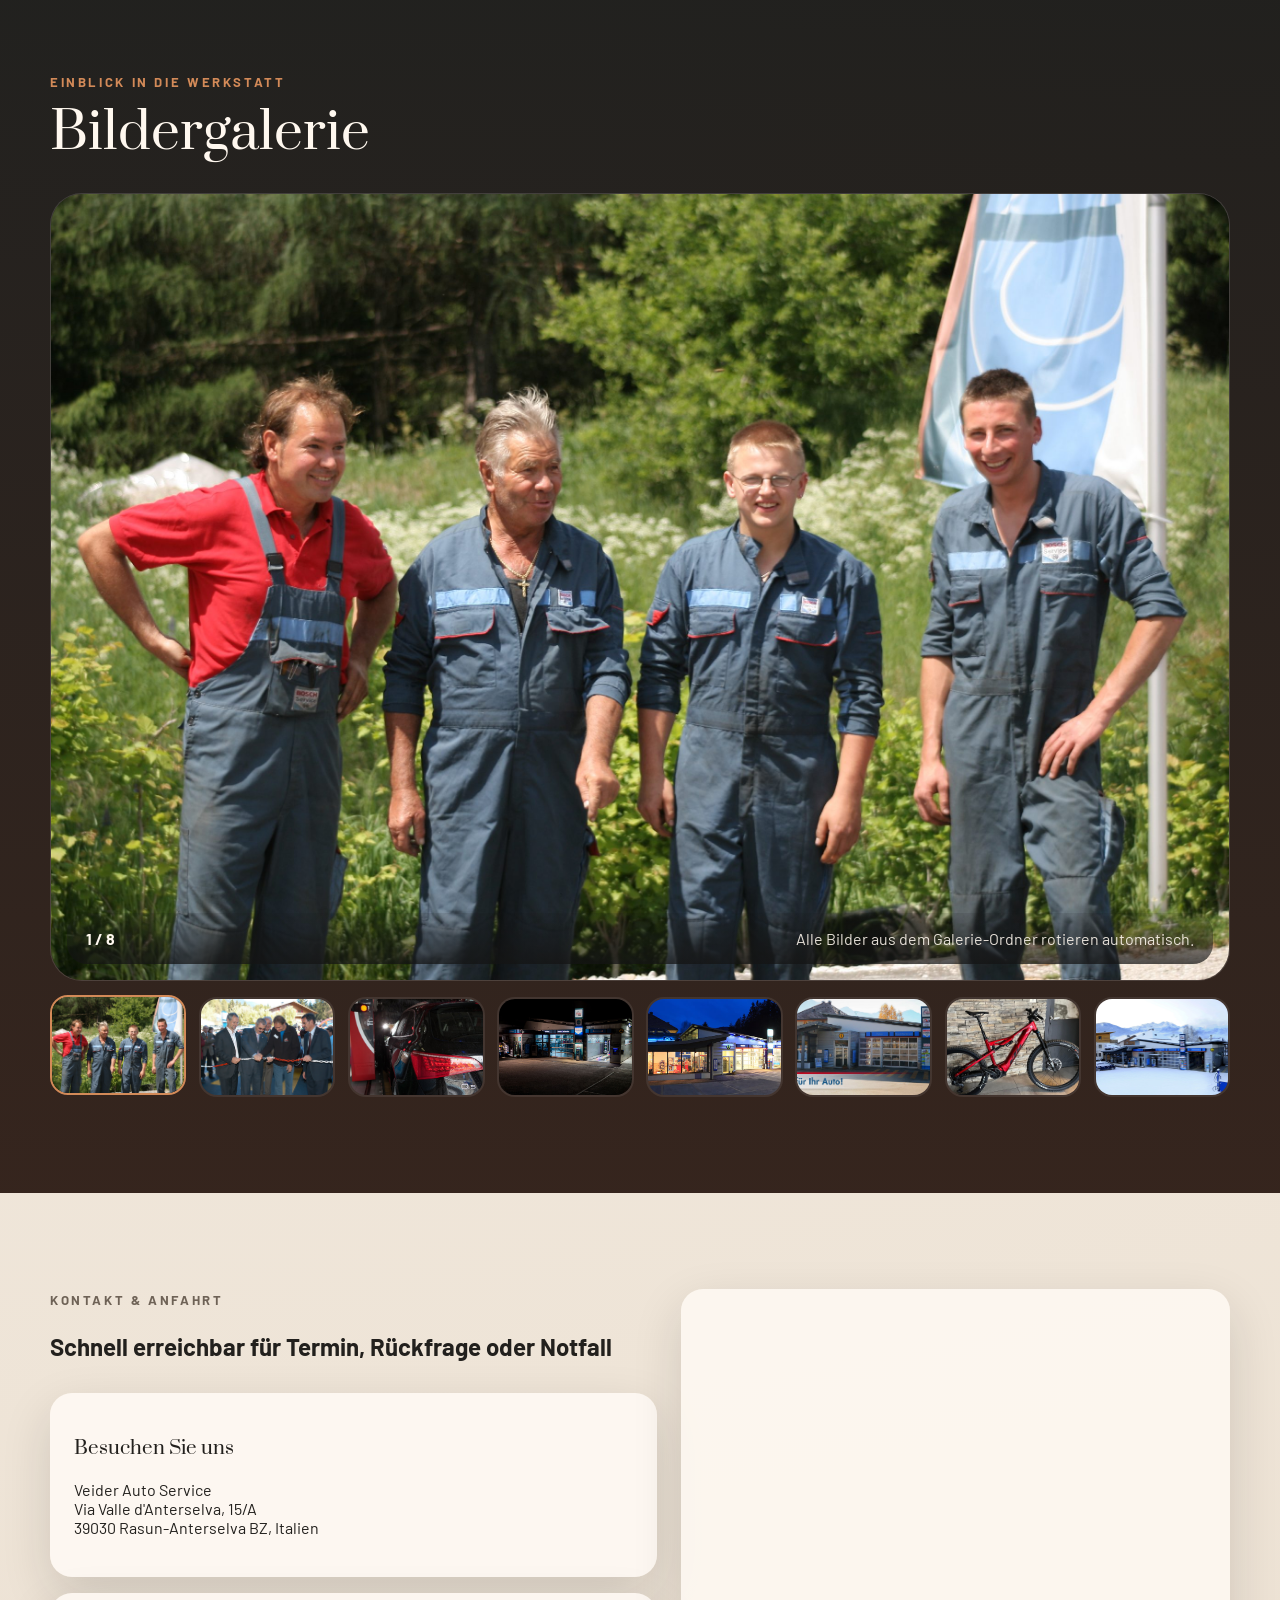
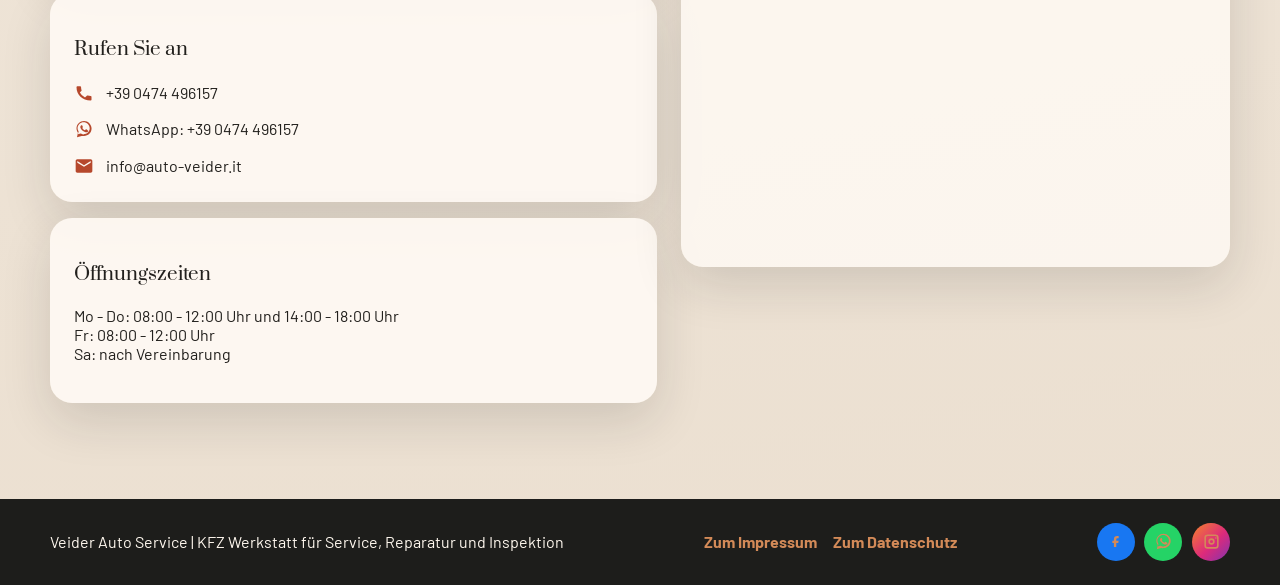
==== commit c262e1aa: "änderung 3prachen usw" ====
--- a/index.html
+++ b/index.html
@@ -179,16 +179,25 @@
         <section class="intro-strip">
             <div class="container intro-grid">
                 <article>
-                    <span class="intro-number">69+</span>
-                    <p data-i18n="statYears">Jahre Erfahrung in Wartung und Reparatur</p>
+                    <div class="intro-head">
+                        <span class="intro-number">69+</span>
+                        <span class="intro-label" data-i18n="statYearsLead">Jahre</span>
+                    </div>
+                    <p data-i18n="statYears">Erfahrung in Wartung und Reparatur</p>
                 </article>
                 <article>
-                    <span class="intro-number">3</span>
-                    <p data-i18n="statLanguages">Sprachen für Beratung ohne Missverständnisse</p>
+                    <div class="intro-head">
+                        <span class="intro-number">3</span>
+                        <span class="intro-label" data-i18n="statLanguagesLead">Sprachen</span>
+                    </div>
+                    <p data-i18n="statLanguages">für Beratung ohne Missverständnisse</p>
                 </article>
                 <article>
-                    <span class="intro-number">100%</span>
-                    <p data-i18n="statFocus">Fokus auf Zuverlässigkeit, Sicherheit und Service</p>
+                    <div class="intro-head">
+                        <span class="intro-number">100%</span>
+                        <span class="intro-label" data-i18n="statFocusLead">Fokus</span>
+                    </div>
+                    <p data-i18n="statFocus">auf Zuverlässigkeit, Sicherheit und Service</p>
                 </article>
             </div>
         </section>
--- a/styles.css
+++ b/styles.css
@@ -377,12 +377,27 @@
     box-shadow: var(--shadow);
 }
 
+.intro-head {
+    display: flex;
+    align-items: baseline;
+    gap: 0.55rem;
+    margin-bottom: 0.75rem;
+}
+
 .intro-number {
-    display: block;
-    margin-bottom: 0.75rem;
+    display: inline;
     font-size: 2rem;
     font-weight: 700;
     color: var(--accent);
+}
+
+.intro-label {
+    font-family: "Rajdhani", sans-serif;
+    font-size: 1.1rem;
+    font-weight: 700;
+    text-transform: uppercase;
+    letter-spacing: 0.06em;
+    color: var(--text-primary);
 }
 
 .section {
